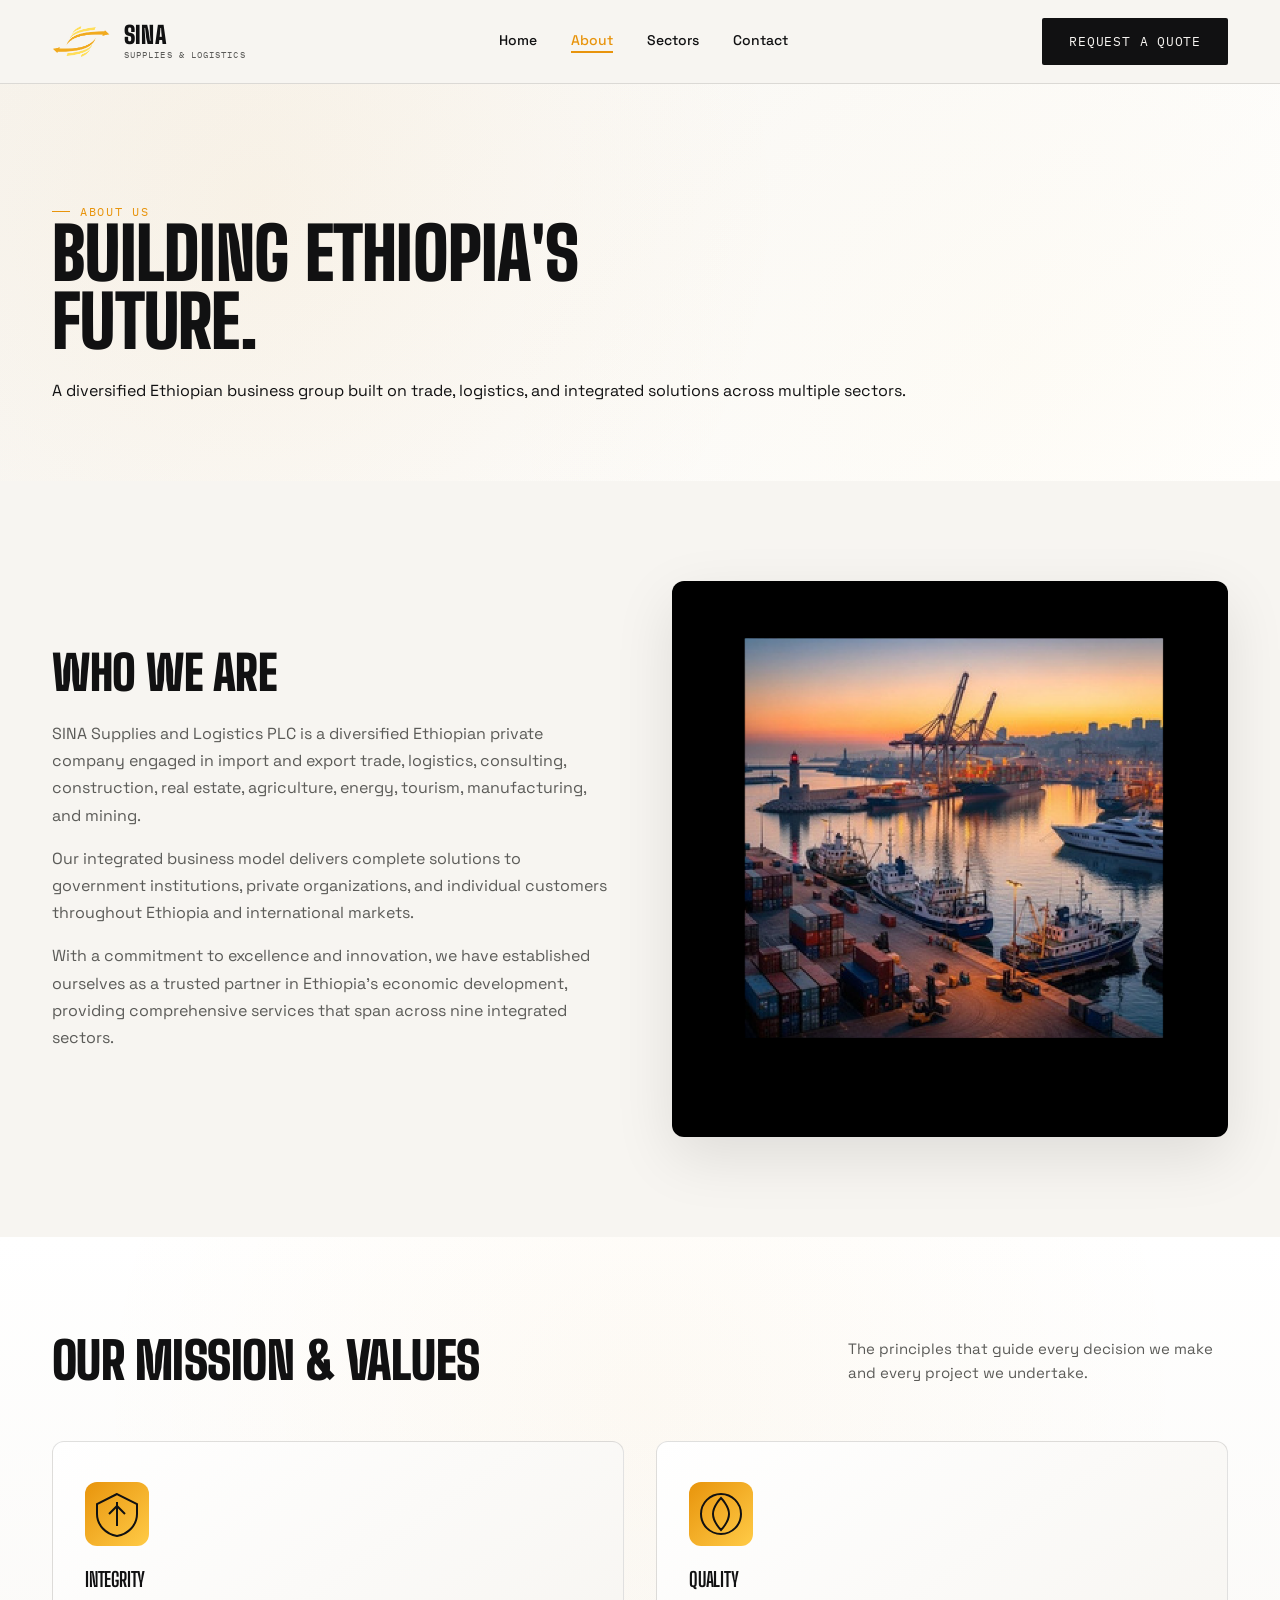
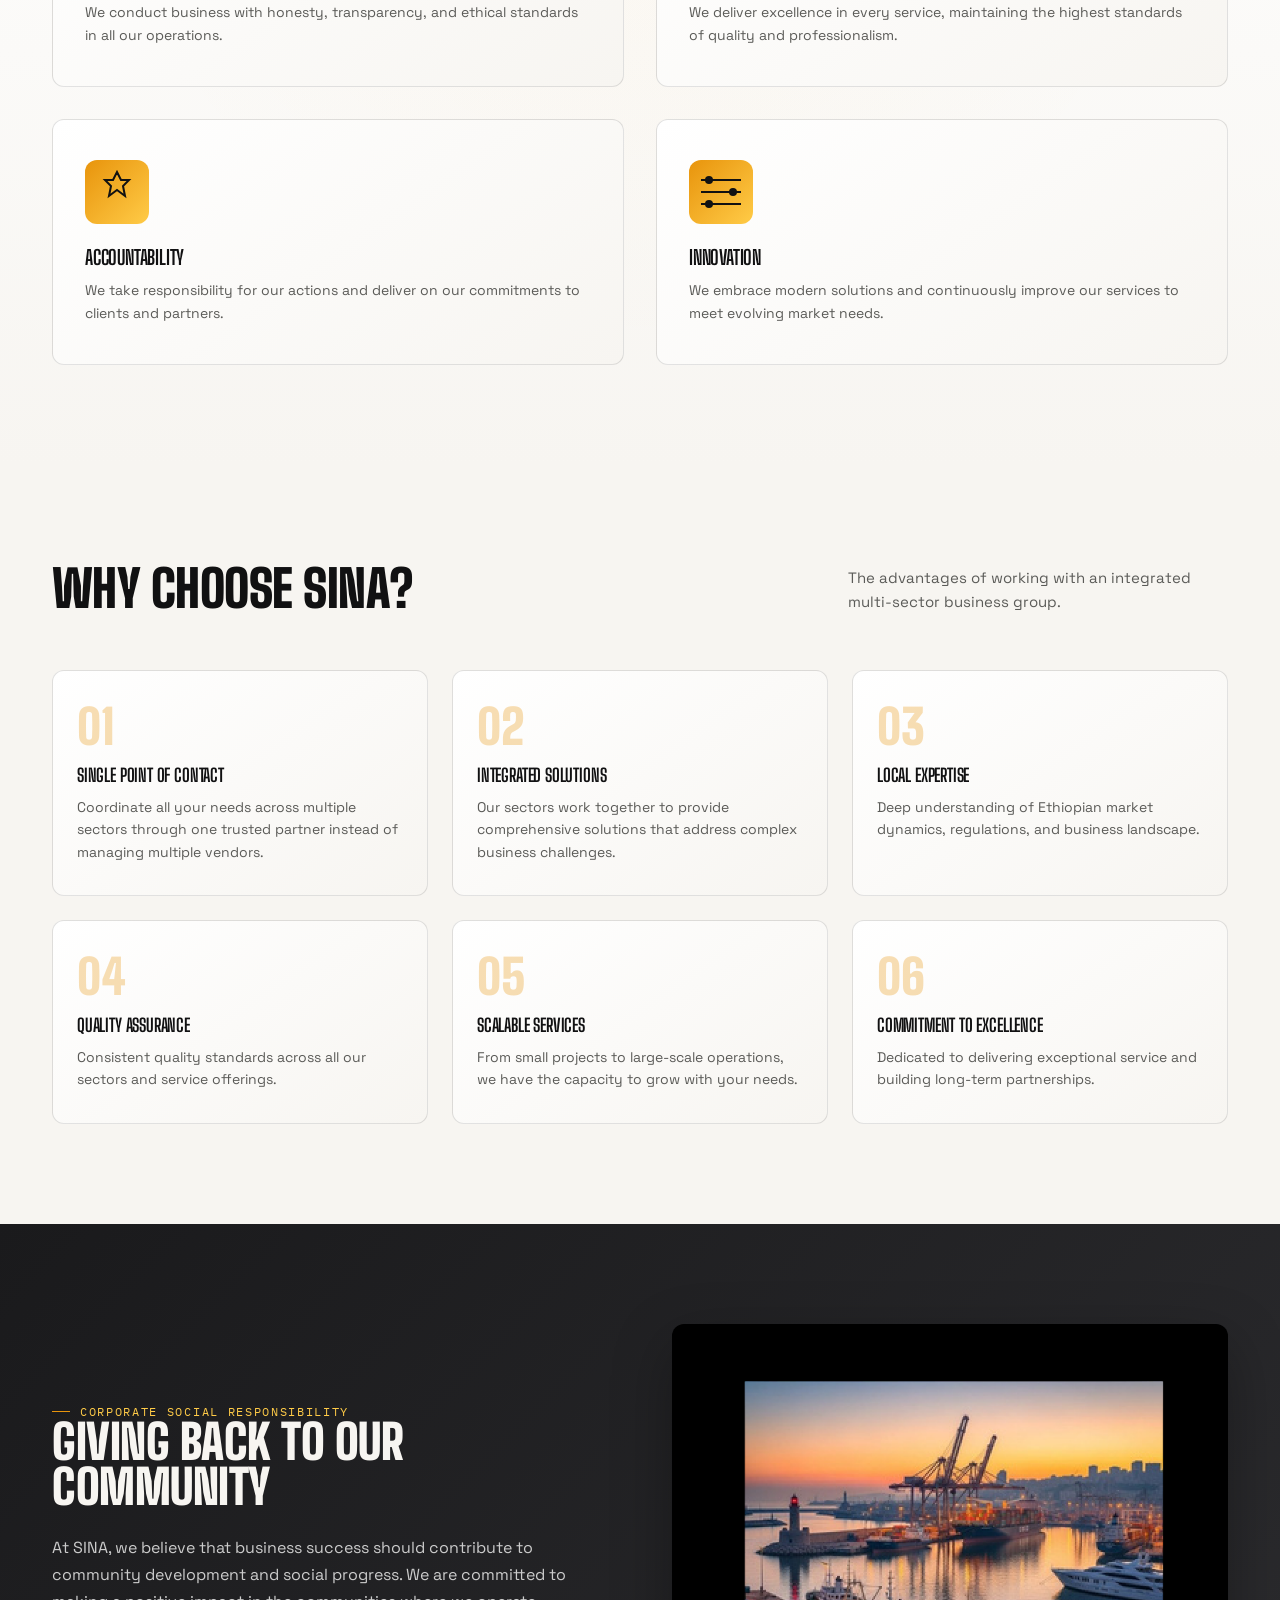
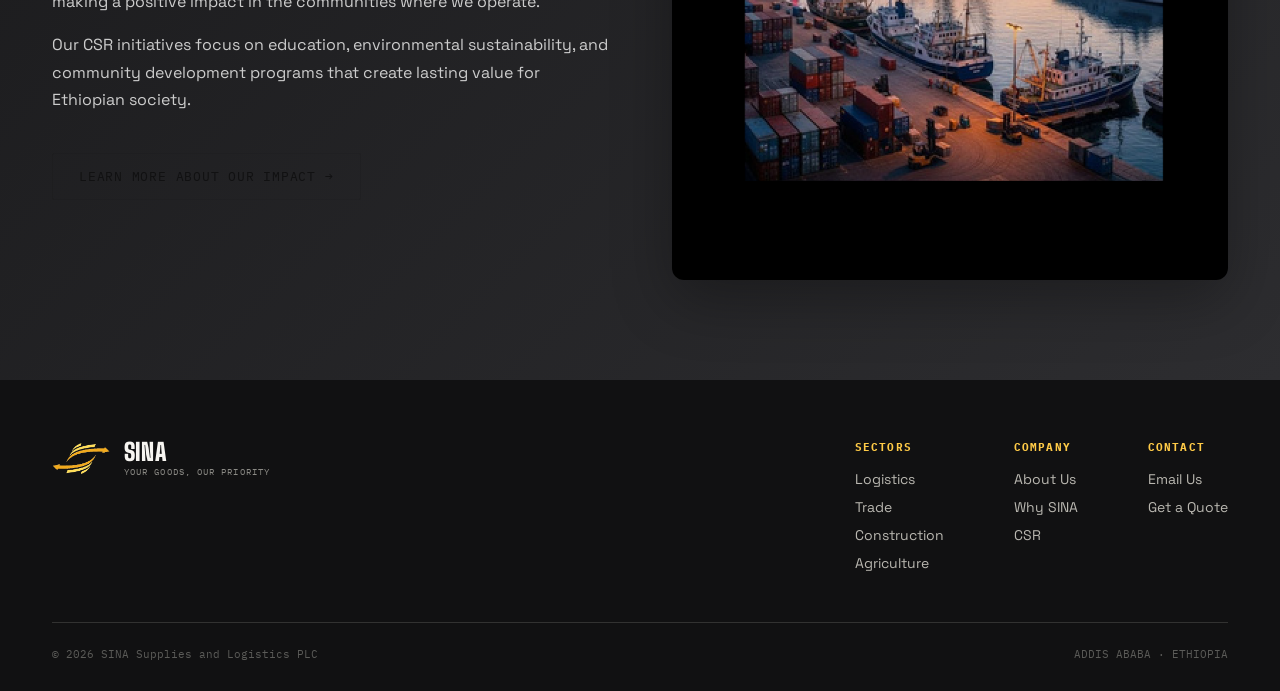
==== about.html @ b2425394 "Add About page with company profile, values, and CSR section" ====
<!DOCTYPE html>
<html lang="en">
<head>
<meta charset="UTF-8" />
<meta name="viewport" content="width=device-width, initial-scale=1.0" />
<title>About Us — SINA Supplies and Logistics</title>
<link rel="preconnect" href="https://fonts.googleapis.com">
<link rel="preconnect" href="https://fonts.gstatic.com" crossorigin>
<link href="https://fonts.googleapis.com/css2?family=Big+Shoulders+Display:wght@600;700;900&family=Space+Grotesk:wght@400;500;700&family=IBM+Plex+Mono:wght@400;500;600&display=swap" rel="stylesheet">
<link rel="stylesheet" href="css/base.css?v=4">
<link rel="stylesheet" href="css/layout.css?v=4">
<link rel="stylesheet" href="css/about.css?v=1">
</head>
<body>

<header>
  <nav>
    <a href="index.html" class="logo">
      <img class="logo-mark" src="assets/logo-icon.png" alt="SINA Supplies and Logistics" width="58" height="33">
      <div>
        <div class="logo-text">SINA</div>
        <div class="logo-sub">Supplies &amp; Logistics</div>
      </div>
    </a>

    <div class="nav-links" id="nav-links">
      <a href="index.html">Home</a>
      <a href="about.html" aria-current="page">About</a>
      <a href="sectors.html">Sectors</a>
      <a href="contact.html">Contact</a>
    </div>

    <div class="nav-cta">
      <a class="btn btn-primary" href="contact.html">Request a Quote</a>
      <button class="nav-toggle" id="nav-toggle" aria-label="Toggle menu" aria-expanded="false">
        <span></span><span></span><span></span>
      </button>
    </div>
  </nav>
</header>

<section class="page-hero">
  <div class="wrap">
    <div class="eyebrow reveal">About Us</div>
    <h1 class="reveal">Building Ethiopia's<br><span class="accent">future.</span></h1>
    <p class="lead reveal">A diversified Ethiopian business group built on trade, logistics, and integrated solutions across multiple sectors.</p>
  </div>
</section>

<section class="about-intro">
  <div class="wrap">
    <div class="intro-grid">
      <div class="intro-content reveal">
        <h2>Who We Are</h2>
        <p>SINA Supplies and Logistics PLC is a diversified Ethiopian private company engaged in import and export trade, logistics, consulting, construction, real estate, agriculture, energy, tourism, manufacturing, and mining.</p>
        <p>Our integrated business model delivers complete solutions to government institutions, private organizations, and individual customers throughout Ethiopia and international markets.</p>
        <p>With a commitment to excellence and innovation, we have established ourselves as a trusted partner in Ethiopia's economic development, providing comprehensive services that span across nine integrated sectors.</p>
      </div>
      <div class="intro-image reveal">
        <img src="assets/port-sunset.png" alt="SINA operations at port">
      </div>
    </div>
  </div>
</section>

<section class="mission-values">
  <div class="wrap">
    <div class="section-head reveal">
      <h2>Our Mission &amp; Values</h2>
      <p>The principles that guide every decision we make and every project we undertake.</p>
    </div>

    <div class="values-grid">
      <div class="value-card reveal">
        <div class="value-icon">
          <svg width="48" height="48" viewBox="0 0 48 48" fill="none" xmlns="http://www.w3.org/2000/svg">
            <path d="M24 4L4 14V24C4 35.05 12.84 44.21 24 46C35.16 44.21 44 35.05 44 24V14L24 4Z" stroke="currentColor" stroke-width="2" fill="none"/>
            <path d="M24 12L24 36" stroke="currentColor" stroke-width="2"/>
            <path d="M16 24L24 16L32 24" stroke="currentColor" stroke-width="2"/>
          </svg>
        </div>
        <h3>Integrity</h3>
        <p>We conduct business with honesty, transparency, and ethical standards in all our operations.</p>
      </div>

      <div class="value-card reveal">
        <div class="value-icon">
          <svg width="48" height="48" viewBox="0 0 48 48" fill="none" xmlns="http://www.w3.org/2000/svg">
            <circle cx="24" cy="24" r="20" stroke="currentColor" stroke-width="2" fill="none"/>
            <path d="M24 8C24 8 16 16 16 24C16 32 24 40 24 40C24 40 32 32 32 24C32 16 24 8 24 8Z" stroke="currentColor" stroke-width="2"/>
          </svg>
        </div>
        <h3>Quality</h3>
        <p>We deliver excellence in every service, maintaining the highest standards of quality and professionalism.</p>
      </div>

      <div class="value-card reveal">
        <div class="value-icon">
          <svg width="48" height="48" viewBox="0 0 48 48" fill="none" xmlns="http://www.w3.org/2000/svg">
            <path d="M24 4L28 12H36L30 18L32 28L24 22L16 28L18 18L12 12H20L24 4Z" stroke="currentColor" stroke-width="2" fill="none"/>
          </svg>
        </div>
        <h3>Accountability</h3>
        <p>We take responsibility for our actions and deliver on our commitments to clients and partners.</p>
      </div>

      <div class="value-card reveal">
        <div class="value-icon">
          <svg width="48" height="48" viewBox="0 0 48 48" fill="none" xmlns="http://www.w3.org/2000/svg">
            <path d="M4 24H44" stroke="currentColor" stroke-width="2"/>
            <path d="M4 12H44" stroke="currentColor" stroke-width="2"/>
            <path d="M4 36H44" stroke="currentColor" stroke-width="2"/>
            <circle cx="12" cy="12" r="4" fill="currentColor"/>
            <circle cx="36" cy="24" r="4" fill="currentColor"/>
            <circle cx="12" cy="36" r="4" fill="currentColor"/>
          </svg>
        </div>
        <h3>Innovation</h3>
        <p>We embrace modern solutions and continuously improve our services to meet evolving market needs.</p>
      </div>
    </div>
  </div>
</section>

<section class="why-sina" id="why">
  <div class="wrap">
    <div class="section-head reveal">
      <h2>Why Choose SINA?</h2>
      <p>The advantages of working with an integrated multi-sector business group.</p>
    </div>

    <div class="why-grid">
      <div class="why-item reveal">
        <div class="why-number">01</div>
        <h3>Single Point of Contact</h3>
        <p>Coordinate all your needs across multiple sectors through one trusted partner instead of managing multiple vendors.</p>
      </div>

      <div class="why-item reveal">
        <div class="why-number">02</div>
        <h3>Integrated Solutions</h3>
        <p>Our sectors work together to provide comprehensive solutions that address complex business challenges.</p>
      </div>

      <div class="why-item reveal">
        <div class="why-number">03</div>
        <h3>Local Expertise</h3>
        <p>Deep understanding of Ethiopian market dynamics, regulations, and business landscape.</p>
      </div>

      <div class="why-item reveal">
        <div class="why-number">04</div>
        <h3>Quality Assurance</h3>
        <p>Consistent quality standards across all our sectors and service offerings.</p>
      </div>

      <div class="why-item reveal">
        <div class="why-number">05</div>
        <h3>Scalable Services</h3>
        <p>From small projects to large-scale operations, we have the capacity to grow with your needs.</p>
      </div>

      <div class="why-item reveal">
        <div class="why-number">06</div>
        <h3>Commitment to Excellence</h3>
        <p>Dedicated to delivering exceptional service and building long-term partnerships.</p>
      </div>
    </div>
  </div>
</section>

<section class="csr" id="csr">
  <div class="wrap">
    <div class="csr-grid">
      <div class="csr-content reveal">
        <div class="eyebrow">Corporate Social Responsibility</div>
        <h2>Giving Back to Our Community</h2>
        <p>At SINA, we believe that business success should contribute to community development and social progress. We are committed to making a positive impact in the communities where we operate.</p>
        <p>Our CSR initiatives focus on education, environmental sustainability, and community development programs that create lasting value for Ethiopian society.</p>
        <a class="btn btn-ghost" href="contact.html">Learn More About Our Impact →</a>
      </div>
      <div class="csr-image reveal">
        <img src="assets/port-sunset.png" alt="Community engagement">
      </div>
    </div>
  </div>
</section>

<footer>
  <div class="wrap">
    <div class="foot-top">
      <a href="index.html" class="logo">
        <img class="logo-mark" src="assets/logo-icon.png" alt="SINA Supplies and Logistics" width="58" height="33">
        <div>
          <div class="logo-text" style="color:var(--paper);">SINA</div>
          <div class="logo-sub" style="color:#8b8a85;">Your Goods, Our Priority</div>
        </div>
      </a>
      <div class="foot-cols">
        <div class="foot-col">
          <h5>Sectors</h5>
          <a href="sectors.html">Logistics</a>
          <a href="sectors.html">Trade</a>
          <a href="sectors.html">Construction</a>
          <a href="sectors.html">Agriculture</a>
        </div>
        <div class="foot-col">
          <h5>Company</h5>
          <a href="about.html">About Us</a>
          <a href="about.html#why">Why SINA</a>
          <a href="about.html#csr">CSR</a>
        </div>
        <div class="foot-col">
          <h5>Contact</h5>
          <a href="mailto:sinasupplies@outlook.com">Email Us</a>
          <a href="contact.html">Get a Quote</a>
        </div>
      </div>
    </div>
    <div class="foot-bottom">
      <span>© 2026 SINA Supplies and Logistics PLC</span>
      <span>ADDIS ABABA · ETHIOPIA</span>
    </div>
  </div>
</footer>

<script src="js/main.js"></script>
<script src="js/about.js"></script>
</body>
</html>
---- css/base.css ----
:root{
  --ink:#111112;
  --ink-soft:#1c1c1e;
  --paper:#F7F5F1;
  --paper-dim:#EFECE5;
  --amber:#E8940C;
  --gold:#FFCB47;
  --rust:#B96E00;
  --slate:#5B5B58;
  --line: rgba(17,17,18,0.12);
  --line-dark: rgba(247,245,241,0.14);
  --display: 'Big Shoulders Display', sans-serif;
  --body: 'Space Grotesk', sans-serif;
  --mono: 'IBM Plex Mono', monospace;
  --maxw: 1240px;
}

*{ box-sizing:border-box; margin:0; padding:0; }
html{ scroll-behavior:smooth; }
body{
  background:var(--paper);
  color:var(--ink);
  font-family:var(--body);
  -webkit-font-smoothing:antialiased;
}
a{ color:inherit; text-decoration:none; }
img{ max-width:100%; display:block; }
.wrap{ max-width:var(--maxw); margin:0 auto; padding:0 32px; }

h1,h2,h3{ font-family:var(--display); font-weight:900; letter-spacing:-0.01em; line-height:0.95; text-transform:uppercase; }

.eyebrow{
  font-family:var(--mono);
  font-size:12px;
  letter-spacing:0.14em;
  text-transform:uppercase;
  color:var(--amber);
  display:flex;
  align-items:center;
  gap:10px;
}
.eyebrow::before{
  content:"";
  width:18px; height:1px;
  background:var(--amber);
  display:inline-block;
}

.btn{
  font-family:var(--mono);
  font-size:13px;
  letter-spacing:0.06em;
  text-transform:uppercase;
  padding:14px 26px;
  border-radius:2px;
  display:inline-flex;
  align-items:center;
  gap:10px;
  transition:all .2s ease;
  cursor:pointer;
  border:1px solid transparent;
}
.btn-primary{ background:var(--ink); color:var(--paper); }
.btn-primary:hover{ background:var(--amber); color:var(--ink); }
.btn-ghost{ border-color:var(--line); color:var(--ink); }
.btn-ghost:hover{ border-color:var(--ink); }
.btn-ghost-dark{ border-color:var(--line-dark); color:var(--paper); }
.btn-ghost-dark:hover{ border-color:var(--gold); color:var(--gold); }

section{ padding:110px 0; }
.section-head{
  display:flex; justify-content:space-between; align-items:flex-end;
  margin-bottom:56px; gap:40px; flex-wrap:wrap;
}
.section-head h2{ font-size:clamp(32px,4vw,52px); }
.section-head p{ color:var(--slate); max-width:380px; font-size:15px; line-height:1.6; }

.reveal{ opacity:0; transform:translateY(18px); transition:opacity .6s ease, transform .6s ease; }
.reveal.in{ opacity:1; transform:translateY(0); }

@media (prefers-reduced-motion:reduce){
  .reveal{ opacity:1; transform:none; transition:none; }
}
---- css/layout.css ----
/* ===== HEADER / NAV ===== */
header{
  position:sticky; top:0; z-index:100;
  background:rgba(247,245,241,0.92);
  backdrop-filter:blur(8px);
  border-bottom:1px solid var(--line);
}
nav{
  max-width:var(--maxw); margin:0 auto; padding:18px 32px;
  display:flex; align-items:center; justify-content:space-between;
}
.logo{ display:flex; align-items:center; gap:14px; }
.logo-mark{ width:58px; height:auto; flex-shrink:0; }
.logo-text{ font-family:var(--display); font-weight:900; font-size:24px; line-height:1; letter-spacing:0.01em; }
.logo-sub{ font-family:var(--mono); font-size:9px; letter-spacing:0.12em; color:var(--slate); text-transform:uppercase; margin-top:2px; }

.nav-links{ display:flex; gap:34px; font-size:14px; font-weight:500; }
.nav-links a{ position:relative; padding-bottom:4px; }
.nav-links a::after{
  content:""; position:absolute; left:0; bottom:0; width:0; height:1.5px; background:var(--amber);
  transition:width .25s ease;
}
.nav-links a:hover::after,
.nav-links a[aria-current="page"]::after{ width:100%; }
.nav-links a[aria-current="page"]{ color:var(--amber); }

.nav-cta{ display:flex; align-items:center; gap:20px; }

.nav-toggle{
  display:none;
  background:none; border:none; cursor:pointer;
  width:34px; height:34px; flex-direction:column; justify-content:center; gap:5px;
}
.nav-toggle span{ height:2px; background:var(--ink); border-radius:2px; }

@media(max-width:900px){
  .nav-links{
    position:fixed; top:71px; left:0; right:0; bottom:0;
    background:var(--paper);
    flex-direction:column; gap:0;
    transform:translateX(100%);
    transition:transform .3s ease;
    padding:20px 32px;
    overflow-y:auto;
  }
  .nav-links.open{ transform:translateX(0); }
  .nav-links a{ padding:18px 0; border-bottom:1px solid var(--line); font-size:18px; }
  .nav-toggle{ display:flex; }
  .nav-cta .btn-primary{ padding:10px 16px; font-size:11px; }
}

/* ===== FOOTER ===== */
footer{ background:var(--ink); color:var(--paper); padding:60px 0 30px; }
.foot-top{
  display:flex; justify-content:space-between; align-items:flex-start;
  padding-bottom:40px; border-bottom:1px solid var(--line-dark);
  flex-wrap:wrap; gap:30px;
}
.foot-cols{ display:flex; gap:70px; flex-wrap:wrap; }
.foot-col h5{
  font-family:var(--mono); font-size:11px; letter-spacing:0.1em; text-transform:uppercase; color:var(--gold); margin-bottom:16px;
}
.foot-col a{ display:block; font-size:14px; color:#B9B7B0; margin-bottom:10px; }
.foot-col a:hover{ color:var(--paper); }
.foot-bottom{
  display:flex; justify-content:space-between; padding-top:24px; font-family:var(--mono); font-size:11px; color:var(--slate);
  flex-wrap:wrap; gap:10px;
}
---- css/about.css ----
/* ===== ABOUT PAGE STYLES ===== */

.page-hero{
  padding:120px 0 80px;
  background: linear-gradient(135deg, var(--paper) 0%, #ffffff 100%);
  position: relative;
  overflow: hidden;
}

.page-hero::before {
  content: '';
  position: absolute;
  top: 0;
  left: 0;
  right: 0;
  bottom: 0;
  background: 
    radial-gradient(circle at 20% 30%, rgba(232, 148, 12, 0.06) 0%, transparent 50%),
    radial-gradient(circle at 80% 70%, rgba(255, 203, 71, 0.04) 0%, transparent 50%);
  pointer-events: none;
}

.page-hero h1{
  font-size:clamp(48px,6vw,72px);
  margin-bottom:24px;
}

.about-intro{
  padding:100px 0;
  background:var(--paper);
}

.intro-grid{
  display:grid;
  grid-template-columns:1fr 1fr;
  gap:64px;
  align-items:center;
}

.intro-content h2{
  font-size:clamp(32px,4vw,48px);
  margin-bottom:24px;
  color:var(--ink);
}

.intro-content p{
  font-size:16px;
  line-height:1.7;
  color:var(--slate);
  margin-bottom:16px;
}

.intro-image img{
  border-radius:12px;
  box-shadow:0 20px 60px rgba(0,0,0,0.1);
  transition:transform 0.4s ease;
}

.intro-image:hover img{
  transform:scale(1.02);
}

.mission-values{
  padding:100px 0;
  background: linear-gradient(180deg, #ffffff 0%, var(--paper) 100%);
  position: relative;
  overflow: hidden;
}

.mission-values::before {
  content: '';
  position: absolute;
  top: 0;
  left: 0;
  right: 0;
  bottom: 0;
  background: 
    radial-gradient(circle at 50% 20%, rgba(232, 148, 12, 0.04) 0%, transparent 60%);
  pointer-events: none;
}

.values-grid{
  display:grid;
  grid-template-columns:repeat(2, 1fr);
  gap:32px;
  margin-top:48px;
  position: relative;
  z-index: 1;
}

.value-card{
  background: linear-gradient(145deg, #ffffff 0%, var(--paper) 100%);
  border:1px solid var(--line);
  border-radius:12px;
  padding:40px 32px;
  transition:all .4s cubic-bezier(0.175, 0.885, 0.32, 1.275);
  position: relative;
  overflow: hidden;
}

.value-card::before {
  content: '';
  position: absolute;
  top: 0;
  left: 0;
  right: 0;
  height: 3px;
  background: linear-gradient(90deg, var(--amber), var(--gold));
  transform: scaleX(0);
  transform-origin: left;
  transition: transform 0.4s ease;
}

.value-card::after {
  content: '';
  position: absolute;
  top: -50%;
  left: -50%;
  width: 200%;
  height: 200%;
  background: radial-gradient(circle, rgba(232, 148, 12, 0.08) 0%, transparent 60%);
  opacity: 0;
  transition: opacity 0.4s ease;
  pointer-events: none;
}

.value-card:hover{
  transform: translateY(-8px);
  box-shadow:0 15px 40px rgba(0,0,0,0.08);
}

.value-card:hover::before{
  transform: scaleX(1);
}

.value-card:hover::after{
  opacity: 1;
}

.value-icon{
  width:64px;
  height:64px;
  background: linear-gradient(135deg, var(--amber), var(--gold));
  border-radius:12px;
  display:flex;
  align-items:center;
  justify-content:center;
  margin-bottom:24px;
  color:var(--ink);
  transition:transform 0.3s ease;
}

.value-card:hover .value-icon{
  transform: scale(1.1) rotate(5deg);
}

.value-card h3{
  font-size:20px;
  font-weight:700;
  margin-bottom:12px;
  color:var(--ink);
}

.value-card p{
  font-size:14px;
  line-height:1.6;
  color:var(--slate);
}

.why-sina{
  padding:100px 0;
  background:var(--paper);
}

.why-grid{
  display:grid;
  grid-template-columns:repeat(3, 1fr);
  gap:24px;
  margin-top:48px;
}

.why-item{
  background: linear-gradient(145deg, #ffffff 0%, var(--paper) 100%);
  border:1px solid var(--line);
  border-radius:12px;
  padding:32px 24px;
  transition:all .4s cubic-bezier(0.175, 0.885, 0.32, 1.275);
  position: relative;
  overflow: hidden;
}

.why-item::before {
  content: '';
  position: absolute;
  top: 0;
  left: 0;
  right: 0;
  height: 3px;
  background: linear-gradient(90deg, var(--amber), var(--gold));
  transform: scaleX(0);
  transform-origin: left;
  transition: transform 0.4s ease;
}

.why-item:hover{
  transform: translateY(-6px);
  box-shadow:0 12px 32px rgba(0,0,0,0.06);
}

.why-item:hover::before{
  transform: scaleX(1);
}

.why-number{
  font-family:var(--display);
  font-size:48px;
  font-weight:900;
  color:var(--amber);
  line-height:1;
  margin-bottom:16px;
  opacity:0.3;
  transition:opacity 0.3s ease;
}

.why-item:hover .why-number{
  opacity:0.6;
}

.why-item h3{
  font-size:18px;
  font-weight:700;
  margin-bottom:12px;
  color:var(--ink);
}

.why-item p{
  font-size:14px;
  line-height:1.6;
  color:var(--slate);
}

.csr{
  padding:100px 0;
  background: linear-gradient(135deg, #1a1a1c 0%, #2d2d30 100%);
  color:var(--paper);
}

.csr-grid{
  display:grid;
  grid-template-columns:1fr 1fr;
  gap:64px;
  align-items:center;
}

.csr-content .eyebrow{
  color:var(--gold);
}

.csr-content h2{
  color:var(--paper);
  font-size:clamp(32px,4vw,48px);
  margin-bottom:24px;
}

.csr-content p{
  font-size:16px;
  line-height:1.7;
  color:#cccccc;
  margin-bottom:16px;
}

.csr-content .btn{
  margin-top:24px;
}

.csr-image img{
  border-radius:12px;
  box-shadow:0 20px 60px rgba(0,0,0,0.3);
}

/* Staggered animations */
.value-card:nth-child(1) { transition-delay: 0ms; }
.value-card:nth-child(2) { transition-delay: 100ms; }
.value-card:nth-child(3) { transition-delay: 200ms; }
.value-card:nth-child(4) { transition-delay: 300ms; }

.why-item:nth-child(1) { transition-delay: 0ms; }
.why-item:nth-child(2) { transition-delay: 75ms; }
.why-item:nth-child(3) { transition-delay: 150ms; }
.why-item:nth-child(4) { transition-delay: 225ms; }
.why-item:nth-child(5) { transition-delay: 300ms; }
.why-item:nth-child(6) { transition-delay: 375ms; }

@media(max-width:900px){
  .intro-grid,
  .csr-grid{
    grid-template-columns:1fr;
    gap:40px;
  }
  
  .values-grid{
    grid-template-columns:1fr;
  }
  
  .why-grid{
    grid-template-columns:1fr 1fr;
  }
  
  .why-item:nth-child(3) { transition-delay: 0ms; }
  .why-item:nth-child(4) { transition-delay: 75ms; }
  .why-item:nth-child(5) { transition-delay: 150ms; }
  .why-item:nth-child(6) { transition-delay: 225ms; }
}

@media(max-width:600px){
  .why-grid{
    grid-template-columns:1fr;
  }
  
  .why-item:nth-child(2) { transition-delay: 0ms; }
  .why-item:nth-child(3) { transition-delay: 75ms; }
  .why-item:nth-child(4) { transition-delay: 150ms; }
  .why-item:nth-child(5) { transition-delay: 225ms; }
  .why-item:nth-child(6) { transition-delay: 300ms; }
}
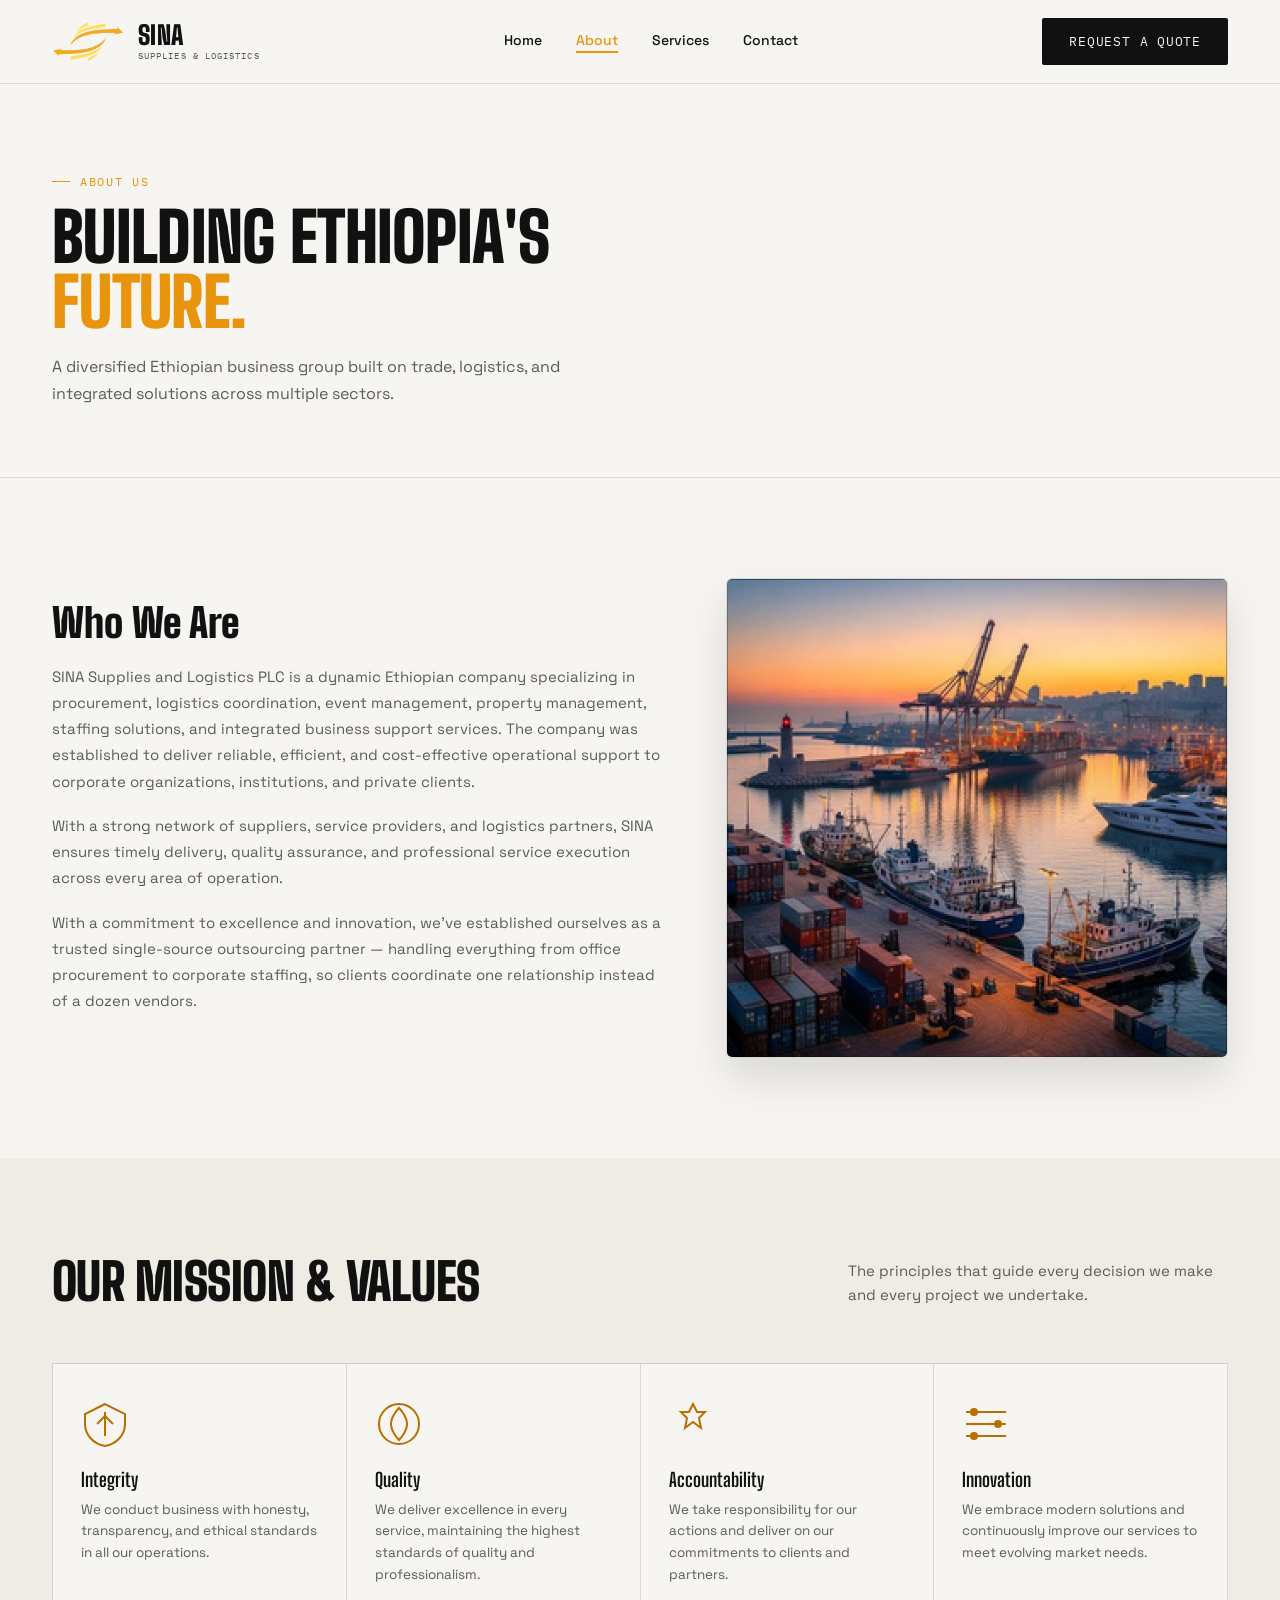
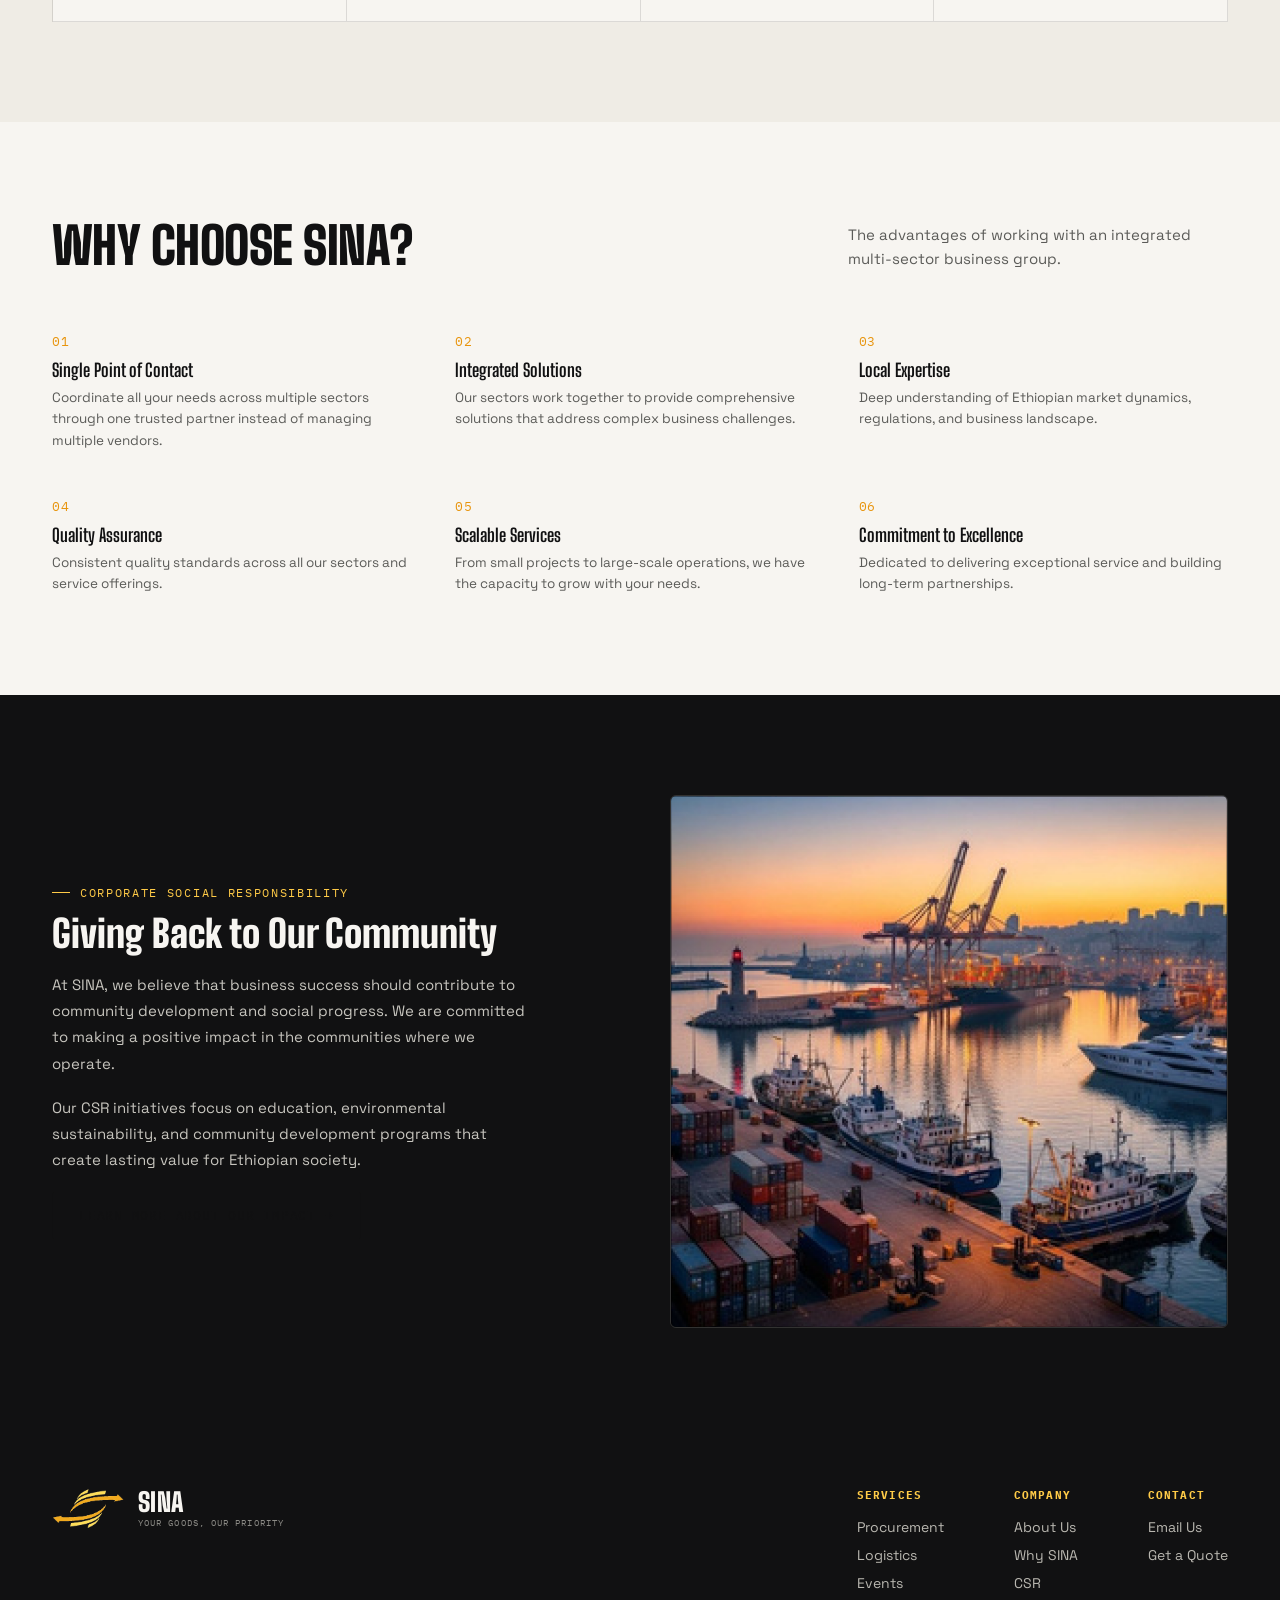
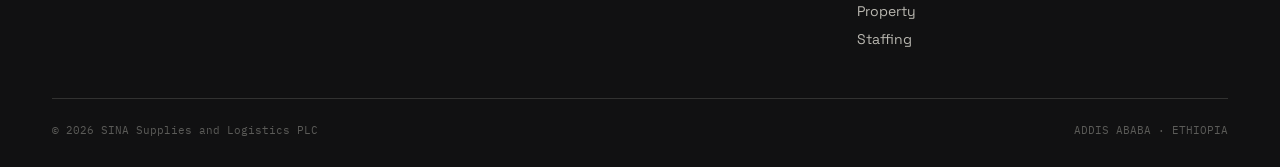
==== commit 6be8048f: "add location space" ====
--- a/about.html
+++ b/about.html
@@ -7,9 +7,9 @@
 <link rel="preconnect" href="https://fonts.googleapis.com">
 <link rel="preconnect" href="https://fonts.gstatic.com" crossorigin>
 <link href="https://fonts.googleapis.com/css2?family=Big+Shoulders+Display:wght@600;700;900&family=Space+Grotesk:wght@400;500;700&family=IBM+Plex+Mono:wght@400;500;600&display=swap" rel="stylesheet">
-<link rel="stylesheet" href="css/base.css?v=4">
-<link rel="stylesheet" href="css/layout.css?v=4">
-<link rel="stylesheet" href="css/about.css?v=1">
+<link rel="stylesheet" href="css/base.css?v=7">
+<link rel="stylesheet" href="css/layout.css?v=7">
+<link rel="stylesheet" href="css/about.css?v=9">
 </head>
 <body>
 
@@ -26,7 +26,7 @@
     <div class="nav-links" id="nav-links">
       <a href="index.html">Home</a>
       <a href="about.html" aria-current="page">About</a>
-      <a href="sectors.html">Sectors</a>
+      <a href="sectors.html">Services</a>
       <a href="contact.html">Contact</a>
     </div>
 
@@ -52,9 +52,9 @@
     <div class="intro-grid">
       <div class="intro-content reveal">
         <h2>Who We Are</h2>
-        <p>SINA Supplies and Logistics PLC is a diversified Ethiopian private company engaged in import and export trade, logistics, consulting, construction, real estate, agriculture, energy, tourism, manufacturing, and mining.</p>
-        <p>Our integrated business model delivers complete solutions to government institutions, private organizations, and individual customers throughout Ethiopia and international markets.</p>
-        <p>With a commitment to excellence and innovation, we have established ourselves as a trusted partner in Ethiopia's economic development, providing comprehensive services that span across nine integrated sectors.</p>
+        <p>SINA Supplies and Logistics PLC is a dynamic Ethiopian company specializing in procurement, logistics coordination, event management, property management, staffing solutions, and integrated business support services. The company was established to deliver reliable, efficient, and cost-effective operational support to corporate organizations, institutions, and private clients.</p>
+        <p>With a strong network of suppliers, service providers, and logistics partners, SINA ensures timely delivery, quality assurance, and professional service execution across every area of operation.</p>
+        <p>With a commitment to excellence and innovation, we've established ourselves as a trusted single-source outsourcing partner — handling everything from office procurement to corporate staffing, so clients coordinate one relationship instead of a dozen vendors.</p>
       </div>
       <div class="intro-image reveal">
         <img src="assets/port-sunset.png" alt="SINA operations at port">
@@ -198,11 +198,12 @@
       </a>
       <div class="foot-cols">
         <div class="foot-col">
-          <h5>Sectors</h5>
-          <a href="sectors.html">Logistics</a>
-          <a href="sectors.html">Trade</a>
-          <a href="sectors.html">Construction</a>
-          <a href="sectors.html">Agriculture</a>
+          <h5>Services</h5>
+          <a href="sectors.html#procurement">Procurement</a>
+          <a href="sectors.html#logistics">Logistics</a>
+          <a href="sectors.html#events">Events</a>
+          <a href="sectors.html#property">Property</a>
+          <a href="sectors.html#staffing">Staffing</a>
         </div>
         <div class="foot-col">
           <h5>Company</h5>
--- a/css/layout.css
+++ b/css/layout.css
@@ -10,8 +10,8 @@
   display:flex; align-items:center; justify-content:space-between;
 }
 .logo{ display:flex; align-items:center; gap:14px; }
-.logo-mark{ width:58px; height:auto; flex-shrink:0; }
-.logo-text{ font-family:var(--display); font-weight:900; font-size:24px; line-height:1; letter-spacing:0.01em; }
+.logo-mark{ width:72px; height:auto; flex-shrink:0; }
+.logo-text{ font-family:var(--display); font-weight:900; font-size:26px; line-height:1; letter-spacing:0.01em; }
 .logo-sub{ font-family:var(--mono); font-size:9px; letter-spacing:0.12em; color:var(--slate); text-transform:uppercase; margin-top:2px; }
 
 .nav-links{ display:flex; gap:34px; font-size:14px; font-weight:500; }
@@ -66,3 +66,21 @@
   display:flex; justify-content:space-between; padding-top:24px; font-family:var(--mono); font-size:11px; color:var(--slate);
   flex-wrap:wrap; gap:10px;
 }
+
+/* ===== PAGE HERO — shared by inner pages (About, Sectors, Contact) ===== */
+.page-hero{
+  padding:90px 0 70px;
+  border-bottom:1px solid var(--line);
+}
+.page-hero h1{
+  font-size:clamp(38px, 5.4vw, 68px);
+  margin:16px 0 20px;
+}
+.page-hero h1 .accent,
+h1 .accent{ color:var(--amber); }
+.page-hero .lead{
+  font-size:16px;
+  color:var(--slate);
+  max-width:560px;
+  line-height:1.65;
+}
--- a/css/about.css
+++ b/css/about.css
@@ -1,325 +1,130 @@
-/* ===== ABOUT PAGE STYLES ===== */
+/* ===== ABOUT INTRO ===== */
+.about-intro{ padding:100px 0; }
+.intro-grid{
+  display:grid;
+  grid-template-columns:1.1fr 0.9fr;
+  gap:60px;
+  align-items:center;
+}
+.intro-content h2{
+  font-size:clamp(28px,3.2vw,40px);
+  text-transform:none;
+  letter-spacing:0;
+  margin-bottom:22px;
+}
+.intro-content p{
+  font-size:15px;
+  color:var(--slate);
+  line-height:1.75;
+  margin-bottom:18px;
+}
+.intro-image{
+  border-radius:6px;
+  overflow:hidden;
+  border:1px solid var(--line);
+  box-shadow:0 20px 44px rgba(0,0,0,0.12);
+}
+.intro-image img{ width:100%; height:100%; object-fit:cover; display:block; }
 
-.page-hero{
-  padding:120px 0 80px;
-  background: linear-gradient(135deg, var(--paper) 0%, #ffffff 100%);
-  position: relative;
-  overflow: hidden;
+@media(max-width:900px){
+  .intro-grid{ grid-template-columns:1fr; gap:34px; }
 }
 
-.page-hero::before {
-  content: '';
-  position: absolute;
-  top: 0;
-  left: 0;
-  right: 0;
-  bottom: 0;
-  background: 
-    radial-gradient(circle at 20% 30%, rgba(232, 148, 12, 0.06) 0%, transparent 50%),
-    radial-gradient(circle at 80% 70%, rgba(255, 203, 71, 0.04) 0%, transparent 50%);
-  pointer-events: none;
-}
-
-.page-hero h1{
-  font-size:clamp(48px,6vw,72px);
-  margin-bottom:24px;
-}
-
-.about-intro{
-  padding:100px 0;
-  background:var(--paper);
-}
-
-.intro-grid{
-  display:grid;
-  grid-template-columns:1fr 1fr;
-  gap:64px;
-  align-items:center;
-}
-
-.intro-content h2{
-  font-size:clamp(32px,4vw,48px);
-  margin-bottom:24px;
-  color:var(--ink);
-}
-
-.intro-content p{
-  font-size:16px;
-  line-height:1.7;
-  color:var(--slate);
-  margin-bottom:16px;
-}
-
-.intro-image img{
-  border-radius:12px;
-  box-shadow:0 20px 60px rgba(0,0,0,0.1);
-  transition:transform 0.4s ease;
-}
-
-.intro-image:hover img{
-  transform:scale(1.02);
-}
-
-.mission-values{
-  padding:100px 0;
-  background: linear-gradient(180deg, #ffffff 0%, var(--paper) 100%);
-  position: relative;
-  overflow: hidden;
-}
-
-.mission-values::before {
-  content: '';
-  position: absolute;
-  top: 0;
-  left: 0;
-  right: 0;
-  bottom: 0;
-  background: 
-    radial-gradient(circle at 50% 20%, rgba(232, 148, 12, 0.04) 0%, transparent 60%);
-  pointer-events: none;
-}
-
+/* ===== MISSION & VALUES ===== */
+.mission-values{ padding:100px 0; background:var(--paper-dim); }
 .values-grid{
   display:grid;
-  grid-template-columns:repeat(2, 1fr);
-  gap:32px;
-  margin-top:48px;
-  position: relative;
-  z-index: 1;
+  grid-template-columns:repeat(4, 1fr);
+  border-top:1px solid var(--line);
+  border-left:1px solid var(--line);
 }
+.value-card{
+  background:var(--paper);
+  border-right:1px solid var(--line);
+  border-bottom:1px solid var(--line);
+  padding:36px 28px;
+  transition:background .25s ease;
+}
+.value-card:hover{ background:var(--paper-dim); }
+.value-icon{
+  color:var(--rust);
+  margin-bottom:18px;
+  transition:color .25s ease;
+}
+.value-card:hover .value-icon{ color:var(--amber); }
+.value-card h3{
+  font-size:19px;
+  text-transform:none;
+  letter-spacing:0;
+  font-weight:700;
+  margin-bottom:10px;
+}
+.value-card p{
+  font-size:13.5px;
+  color:var(--slate);
+  line-height:1.6;
+}
+@media(max-width:900px){ .values-grid{ grid-template-columns:1fr 1fr; } }
+@media(max-width:560px){ .values-grid{ grid-template-columns:1fr; } }
 
-.value-card{
-  background: linear-gradient(145deg, #ffffff 0%, var(--paper) 100%);
-  border:1px solid var(--line);
-  border-radius:12px;
-  padding:40px 32px;
-  transition:all .4s cubic-bezier(0.175, 0.885, 0.32, 1.275);
-  position: relative;
-  overflow: hidden;
-}
-
-.value-card::before {
-  content: '';
-  position: absolute;
-  top: 0;
-  left: 0;
-  right: 0;
-  height: 3px;
-  background: linear-gradient(90deg, var(--amber), var(--gold));
-  transform: scaleX(0);
-  transform-origin: left;
-  transition: transform 0.4s ease;
-}
-
-.value-card::after {
-  content: '';
-  position: absolute;
-  top: -50%;
-  left: -50%;
-  width: 200%;
-  height: 200%;
-  background: radial-gradient(circle, rgba(232, 148, 12, 0.08) 0%, transparent 60%);
-  opacity: 0;
-  transition: opacity 0.4s ease;
-  pointer-events: none;
-}
-
-.value-card:hover{
-  transform: translateY(-8px);
-  box-shadow:0 15px 40px rgba(0,0,0,0.08);
-}
-
-.value-card:hover::before{
-  transform: scaleX(1);
-}
-
-.value-card:hover::after{
-  opacity: 1;
-}
-
-.value-icon{
-  width:64px;
-  height:64px;
-  background: linear-gradient(135deg, var(--amber), var(--gold));
-  border-radius:12px;
-  display:flex;
-  align-items:center;
-  justify-content:center;
-  margin-bottom:24px;
-  color:var(--ink);
-  transition:transform 0.3s ease;
-}
-
-.value-card:hover .value-icon{
-  transform: scale(1.1) rotate(5deg);
-}
-
-.value-card h3{
-  font-size:20px;
-  font-weight:700;
-  margin-bottom:12px;
-  color:var(--ink);
-}
-
-.value-card p{
-  font-size:14px;
-  line-height:1.6;
-  color:var(--slate);
-}
-
-.why-sina{
-  padding:100px 0;
-  background:var(--paper);
-}
-
+/* ===== WHY SINA ===== */
+.why-sina{ padding:100px 0; scroll-margin-top:90px; }
 .why-grid{
   display:grid;
   grid-template-columns:repeat(3, 1fr);
-  gap:24px;
-  margin-top:48px;
+  gap:40px 34px;
 }
-
-.why-item{
-  background: linear-gradient(145deg, #ffffff 0%, var(--paper) 100%);
-  border:1px solid var(--line);
-  border-radius:12px;
-  padding:32px 24px;
-  transition:all .4s cubic-bezier(0.175, 0.885, 0.32, 1.275);
-  position: relative;
-  overflow: hidden;
+.why-item{ position:relative; padding-top:6px; }
+.why-number{
+  font-family:var(--mono);
+  font-size:13px;
+  color:var(--amber);
+  letter-spacing:0.06em;
+  margin-bottom:12px;
 }
-
-.why-item::before {
-  content: '';
-  position: absolute;
-  top: 0;
-  left: 0;
-  right: 0;
-  height: 3px;
-  background: linear-gradient(90deg, var(--amber), var(--gold));
-  transform: scaleX(0);
-  transform-origin: left;
-  transition: transform 0.4s ease;
-}
-
-.why-item:hover{
-  transform: translateY(-6px);
-  box-shadow:0 12px 32px rgba(0,0,0,0.06);
-}
-
-.why-item:hover::before{
-  transform: scaleX(1);
-}
-
-.why-number{
-  font-family:var(--display);
-  font-size:48px;
-  font-weight:900;
-  color:var(--amber);
-  line-height:1;
-  margin-bottom:16px;
-  opacity:0.3;
-  transition:opacity 0.3s ease;
-}
-
-.why-item:hover .why-number{
-  opacity:0.6;
-}
-
 .why-item h3{
   font-size:18px;
+  text-transform:none;
+  letter-spacing:0;
   font-weight:700;
-  margin-bottom:12px;
-  color:var(--ink);
+  margin-bottom:8px;
 }
+.why-item p{
+  font-size:13.5px;
+  color:var(--slate);
+  line-height:1.6;
+}
+@media(max-width:900px){ .why-grid{ grid-template-columns:1fr 1fr; } }
+@media(max-width:560px){ .why-grid{ grid-template-columns:1fr; } }
 
-.why-item p{
-  font-size:14px;
-  line-height:1.6;
-  color:var(--slate);
-}
-
-.csr{
-  padding:100px 0;
-  background: linear-gradient(135deg, #1a1a1c 0%, #2d2d30 100%);
-  color:var(--paper);
-}
-
+/* ===== CSR ===== */
+.csr{ padding:100px 0; background:var(--ink); color:var(--paper); scroll-margin-top:90px; }
+.csr .eyebrow{ color:var(--gold); }
+.csr .eyebrow::before{ background:var(--gold); }
 .csr-grid{
   display:grid;
   grid-template-columns:1fr 1fr;
-  gap:64px;
+  gap:60px;
   align-items:center;
 }
+.csr-content h2{
+  font-size:clamp(26px,3vw,38px);
+  text-transform:none;
+  letter-spacing:0;
+  margin:16px 0 20px;
+}
+.csr-content p{
+  color:#C7C5BE;
+  font-size:15px;
+  line-height:1.75;
+  margin-bottom:18px;
+  max-width:480px;
+}
+.csr-image{
+  border-radius:6px;
+  overflow:hidden;
+  border:1px solid var(--line-dark);
+}
+.csr-image img{ width:100%; height:100%; object-fit:cover; display:block; }
 
-.csr-content .eyebrow{
-  color:var(--gold);
-}
-
-.csr-content h2{
-  color:var(--paper);
-  font-size:clamp(32px,4vw,48px);
-  margin-bottom:24px;
-}
-
-.csr-content p{
-  font-size:16px;
-  line-height:1.7;
-  color:#cccccc;
-  margin-bottom:16px;
-}
-
-.csr-content .btn{
-  margin-top:24px;
-}
-
-.csr-image img{
-  border-radius:12px;
-  box-shadow:0 20px 60px rgba(0,0,0,0.3);
-}
-
-/* Staggered animations */
-.value-card:nth-child(1) { transition-delay: 0ms; }
-.value-card:nth-child(2) { transition-delay: 100ms; }
-.value-card:nth-child(3) { transition-delay: 200ms; }
-.value-card:nth-child(4) { transition-delay: 300ms; }
-
-.why-item:nth-child(1) { transition-delay: 0ms; }
-.why-item:nth-child(2) { transition-delay: 75ms; }
-.why-item:nth-child(3) { transition-delay: 150ms; }
-.why-item:nth-child(4) { transition-delay: 225ms; }
-.why-item:nth-child(5) { transition-delay: 300ms; }
-.why-item:nth-child(6) { transition-delay: 375ms; }
-
-@media(max-width:900px){
-  .intro-grid,
-  .csr-grid{
-    grid-template-columns:1fr;
-    gap:40px;
-  }
-  
-  .values-grid{
-    grid-template-columns:1fr;
-  }
-  
-  .why-grid{
-    grid-template-columns:1fr 1fr;
-  }
-  
-  .why-item:nth-child(3) { transition-delay: 0ms; }
-  .why-item:nth-child(4) { transition-delay: 75ms; }
-  .why-item:nth-child(5) { transition-delay: 150ms; }
-  .why-item:nth-child(6) { transition-delay: 225ms; }
-}
-
-@media(max-width:600px){
-  .why-grid{
-    grid-template-columns:1fr;
-  }
-  
-  .why-item:nth-child(2) { transition-delay: 0ms; }
-  .why-item:nth-child(3) { transition-delay: 75ms; }
-  .why-item:nth-child(4) { transition-delay: 150ms; }
-  .why-item:nth-child(5) { transition-delay: 225ms; }
-  .why-item:nth-child(6) { transition-delay: 300ms; }
-}+@media(max-width:900px){ .csr-grid{ grid-template-columns:1fr; gap:30px; } }
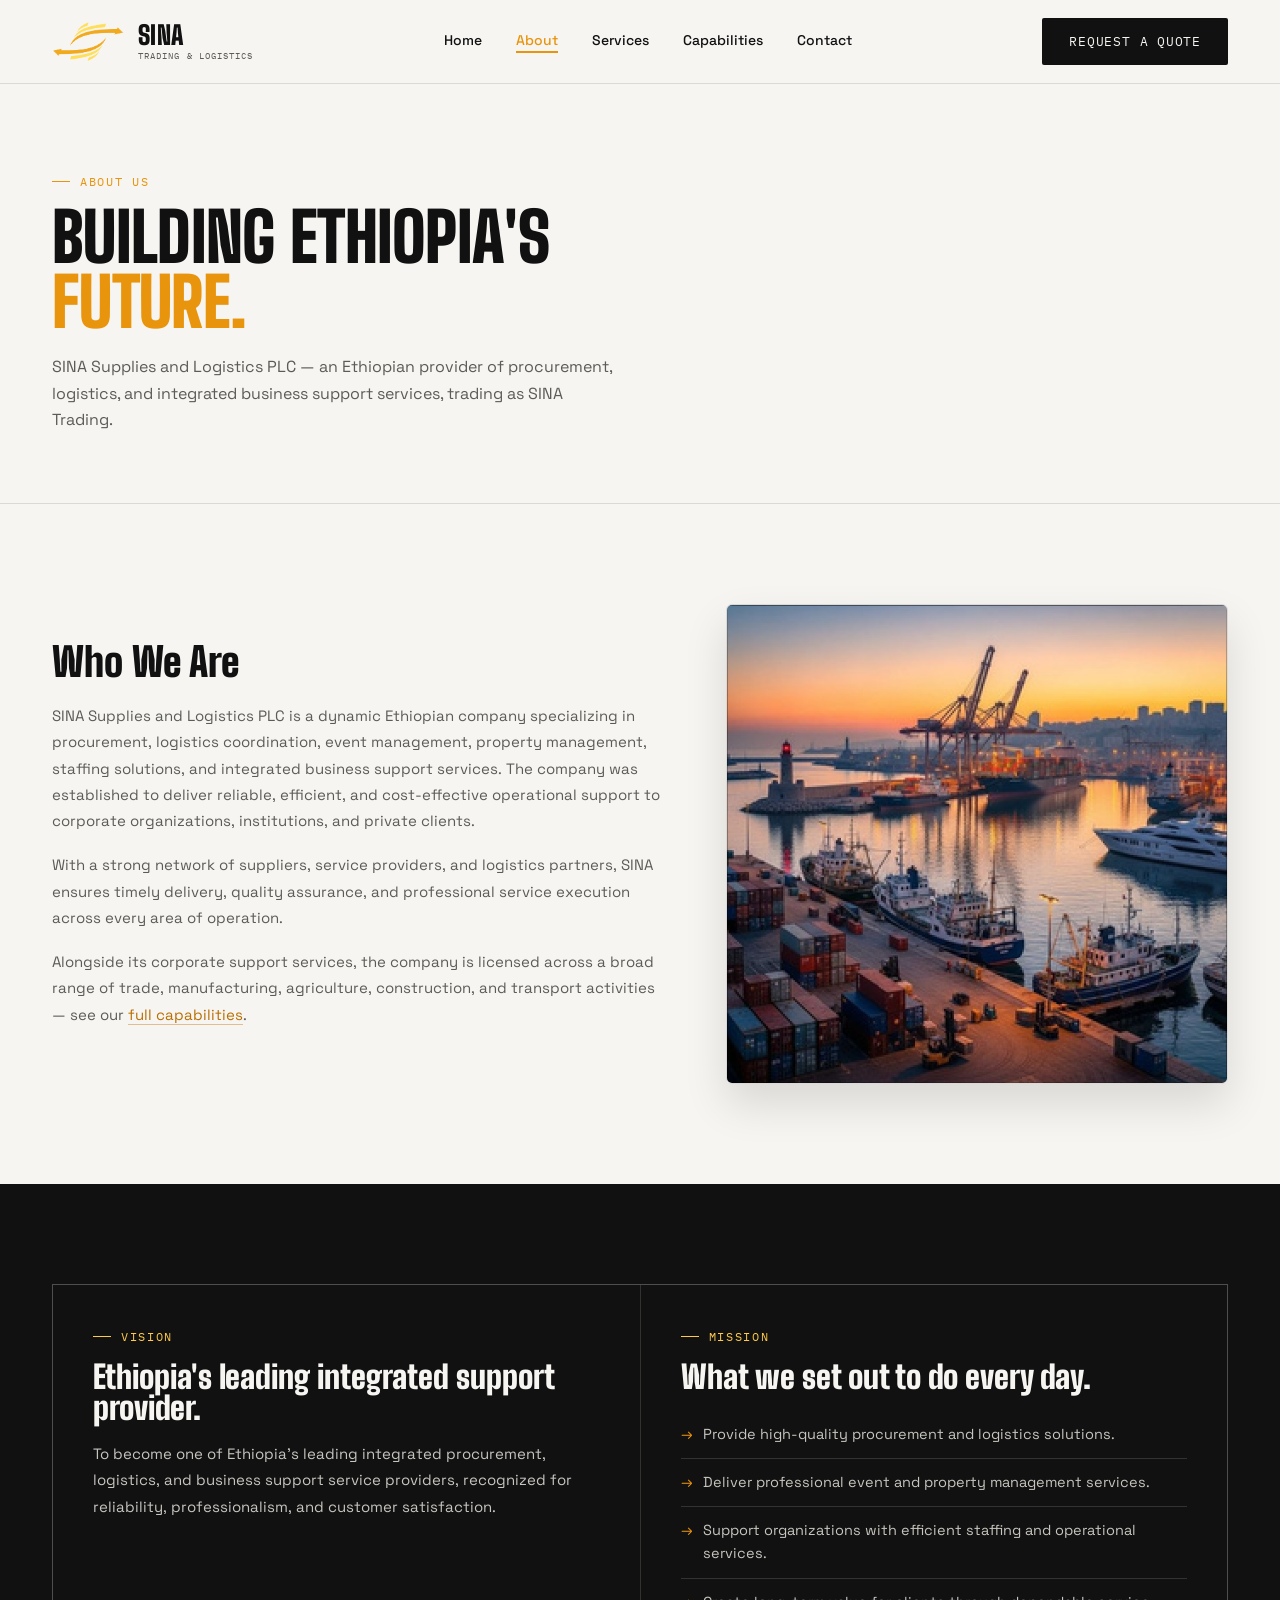
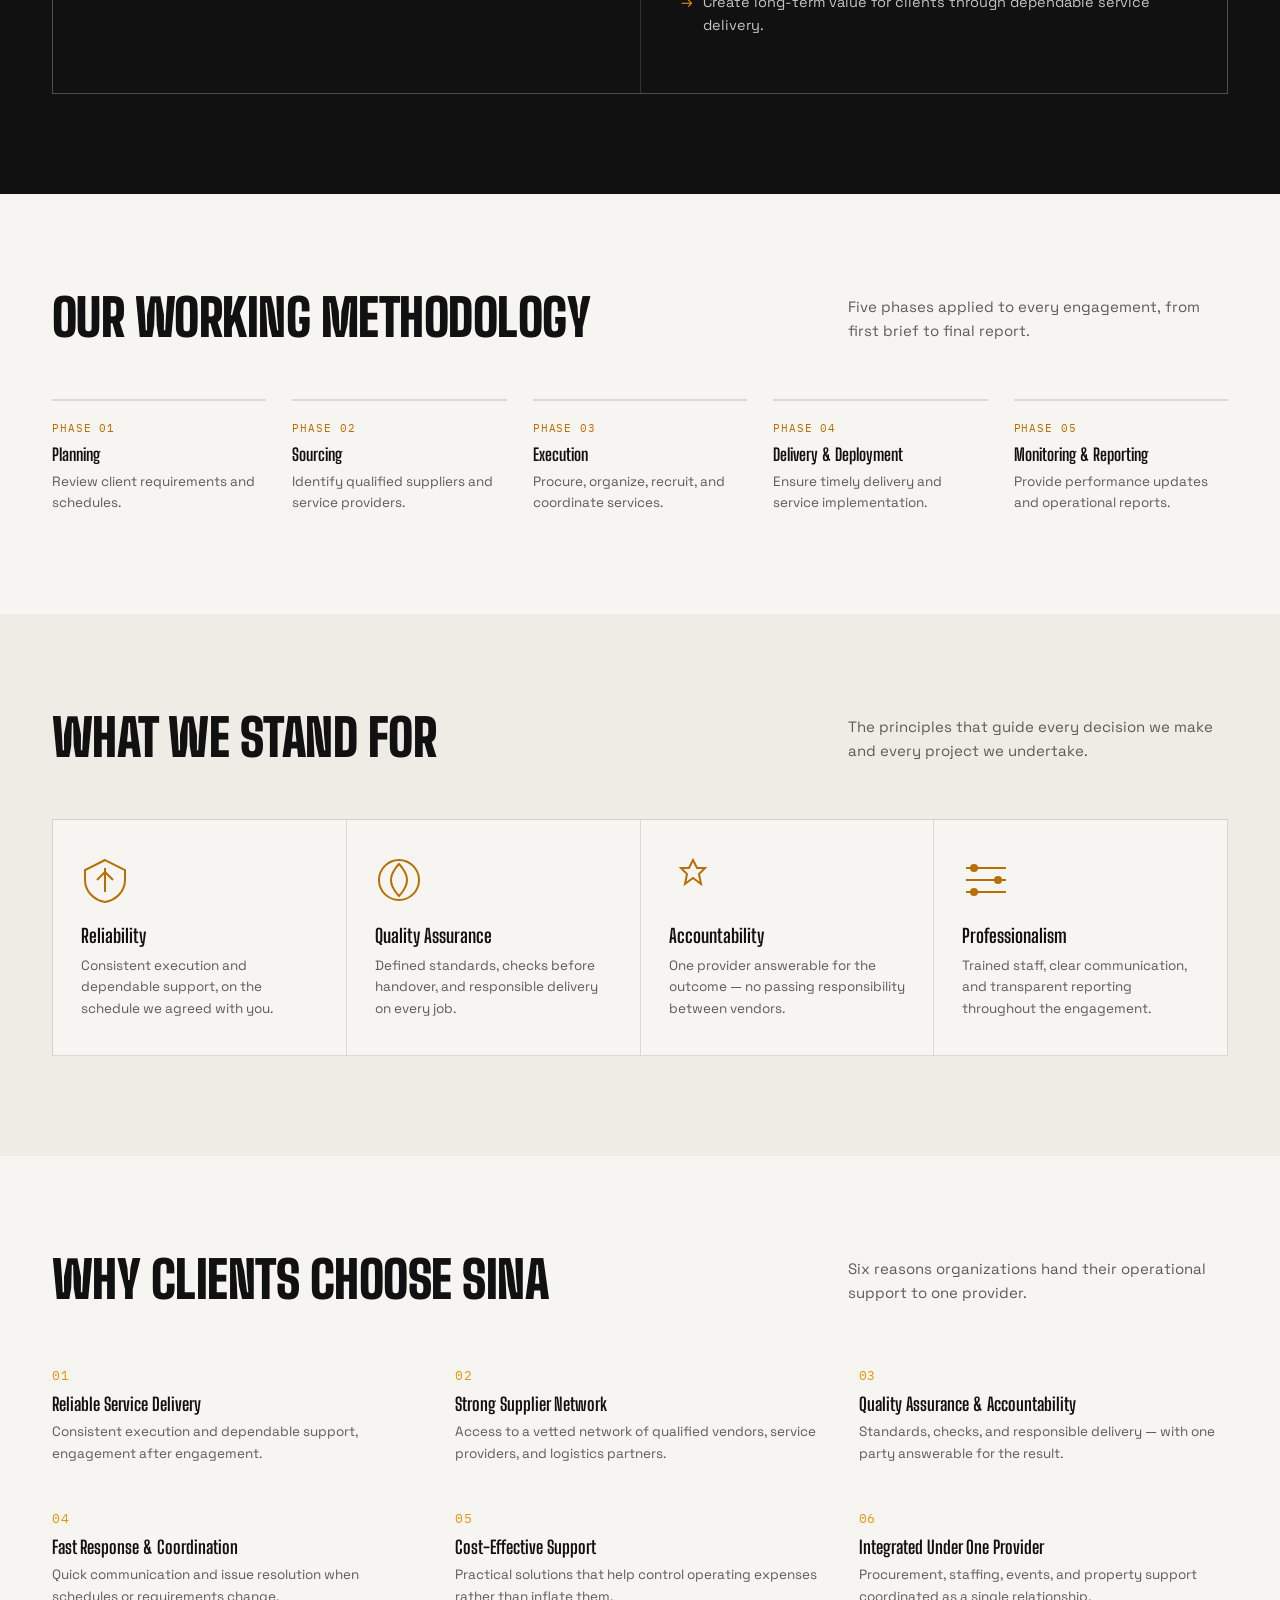
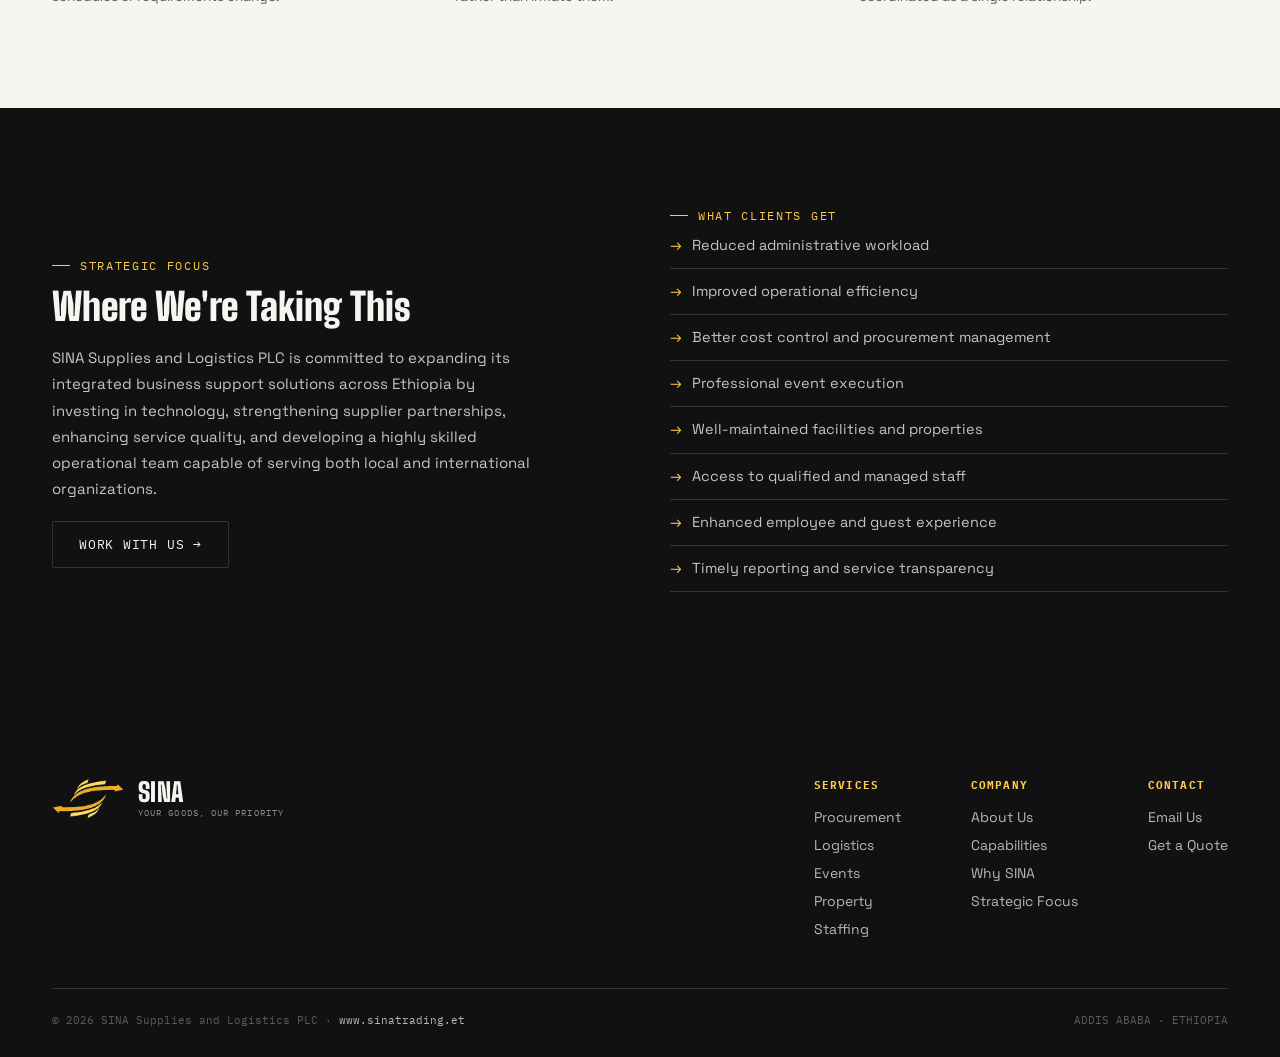
==== commit 14328218: "Rebrand site as SINA Trading and add Capabilities page - Brand pages as SINA Trading (titles, meta, " ====
--- a/about.html
+++ b/about.html
@@ -3,23 +3,24 @@
 <head>
 <meta charset="UTF-8" />
 <meta name="viewport" content="width=device-width, initial-scale=1.0" />
-<title>About Us — SINA Supplies and Logistics</title>
+<title>About Us — SINA Trading</title>
+<meta name="description" content="SINA Supplies and Logistics PLC, trading as SINA Trading — company overview, vision, mission, working methodology, and strategic focus." />
 <link rel="preconnect" href="https://fonts.googleapis.com">
 <link rel="preconnect" href="https://fonts.gstatic.com" crossorigin>
 <link href="https://fonts.googleapis.com/css2?family=Big+Shoulders+Display:wght@600;700;900&family=Space+Grotesk:wght@400;500;700&family=IBM+Plex+Mono:wght@400;500;600&display=swap" rel="stylesheet">
-<link rel="stylesheet" href="css/base.css?v=7">
-<link rel="stylesheet" href="css/layout.css?v=7">
-<link rel="stylesheet" href="css/about.css?v=9">
+<link rel="stylesheet" href="css/base.css?v=8">
+<link rel="stylesheet" href="css/layout.css?v=8">
+<link rel="stylesheet" href="css/about.css?v=11">
 </head>
 <body>
 
 <header>
   <nav>
     <a href="index.html" class="logo">
-      <img class="logo-mark" src="assets/logo-icon.png" alt="SINA Supplies and Logistics" width="58" height="33">
+      <img class="logo-mark" src="assets/logo-icon.png" alt="SINA Trading — SINA Supplies and Logistics PLC" width="58" height="33">
       <div>
         <div class="logo-text">SINA</div>
-        <div class="logo-sub">Supplies &amp; Logistics</div>
+        <div class="logo-sub">Trading &amp; Logistics</div>
       </div>
     </a>
 
@@ -27,6 +28,7 @@
       <a href="index.html">Home</a>
       <a href="about.html" aria-current="page">About</a>
       <a href="sectors.html">Services</a>
+      <a href="capabilities.html">Capabilities</a>
       <a href="contact.html">Contact</a>
     </div>
 
@@ -43,7 +45,7 @@
   <div class="wrap">
     <div class="eyebrow reveal">About Us</div>
     <h1 class="reveal">Building Ethiopia's<br><span class="accent">future.</span></h1>
-    <p class="lead reveal">A diversified Ethiopian business group built on trade, logistics, and integrated solutions across multiple sectors.</p>
+    <p class="lead reveal">SINA Supplies and Logistics PLC — an Ethiopian provider of procurement, logistics, and integrated business support services, trading as SINA Trading.</p>
   </div>
 </section>
 
@@ -54,7 +56,7 @@
         <h2>Who We Are</h2>
         <p>SINA Supplies and Logistics PLC is a dynamic Ethiopian company specializing in procurement, logistics coordination, event management, property management, staffing solutions, and integrated business support services. The company was established to deliver reliable, efficient, and cost-effective operational support to corporate organizations, institutions, and private clients.</p>
         <p>With a strong network of suppliers, service providers, and logistics partners, SINA ensures timely delivery, quality assurance, and professional service execution across every area of operation.</p>
-        <p>With a commitment to excellence and innovation, we've established ourselves as a trusted single-source outsourcing partner — handling everything from office procurement to corporate staffing, so clients coordinate one relationship instead of a dozen vendors.</p>
+        <p>Alongside its corporate support services, the company is licensed across a broad range of trade, manufacturing, agriculture, construction, and transport activities — see our <a href="capabilities.html" class="inline-link">full capabilities</a>.</p>
       </div>
       <div class="intro-image reveal">
         <img src="assets/port-sunset.png" alt="SINA operations at port">
@@ -63,10 +65,69 @@
   </div>
 </section>
 
+<section class="vision-mission">
+  <div class="wrap">
+    <div class="vm-grid">
+      <div class="vm-card reveal">
+        <div class="eyebrow">Vision</div>
+        <h2>Ethiopia's leading integrated support provider.</h2>
+        <p>To become one of Ethiopia's leading integrated procurement, logistics, and business support service providers, recognized for reliability, professionalism, and customer satisfaction.</p>
+      </div>
+      <div class="vm-card reveal">
+        <div class="eyebrow">Mission</div>
+        <h2>What we set out to do every day.</h2>
+        <ul>
+          <li>Provide high-quality procurement and logistics solutions.</li>
+          <li>Deliver professional event and property management services.</li>
+          <li>Support organizations with efficient staffing and operational services.</li>
+          <li>Create long-term value for clients through dependable service delivery.</li>
+        </ul>
+      </div>
+    </div>
+  </div>
+</section>
+
+<section class="methodology">
+  <div class="wrap">
+    <div class="section-head reveal">
+      <h2>Our Working Methodology</h2>
+      <p>Five phases applied to every engagement, from first brief to final report.</p>
+    </div>
+
+    <div class="phase-grid">
+      <div class="phase reveal">
+        <div class="phase-num">PHASE 01</div>
+        <h3>Planning</h3>
+        <p>Review client requirements and schedules.</p>
+      </div>
+      <div class="phase reveal">
+        <div class="phase-num">PHASE 02</div>
+        <h3>Sourcing</h3>
+        <p>Identify qualified suppliers and service providers.</p>
+      </div>
+      <div class="phase reveal">
+        <div class="phase-num">PHASE 03</div>
+        <h3>Execution</h3>
+        <p>Procure, organize, recruit, and coordinate services.</p>
+      </div>
+      <div class="phase reveal">
+        <div class="phase-num">PHASE 04</div>
+        <h3>Delivery &amp; Deployment</h3>
+        <p>Ensure timely delivery and service implementation.</p>
+      </div>
+      <div class="phase reveal">
+        <div class="phase-num">PHASE 05</div>
+        <h3>Monitoring &amp; Reporting</h3>
+        <p>Provide performance updates and operational reports.</p>
+      </div>
+    </div>
+  </div>
+</section>
+
 <section class="mission-values">
   <div class="wrap">
     <div class="section-head reveal">
-      <h2>Our Mission &amp; Values</h2>
+      <h2>What We Stand For</h2>
       <p>The principles that guide every decision we make and every project we undertake.</p>
     </div>
 
@@ -79,8 +140,8 @@
             <path d="M16 24L24 16L32 24" stroke="currentColor" stroke-width="2"/>
           </svg>
         </div>
-        <h3>Integrity</h3>
-        <p>We conduct business with honesty, transparency, and ethical standards in all our operations.</p>
+        <h3>Reliability</h3>
+        <p>Consistent execution and dependable support, on the schedule we agreed with you.</p>
       </div>
 
       <div class="value-card reveal">
@@ -90,8 +151,8 @@
             <path d="M24 8C24 8 16 16 16 24C16 32 24 40 24 40C24 40 32 32 32 24C32 16 24 8 24 8Z" stroke="currentColor" stroke-width="2"/>
           </svg>
         </div>
-        <h3>Quality</h3>
-        <p>We deliver excellence in every service, maintaining the highest standards of quality and professionalism.</p>
+        <h3>Quality Assurance</h3>
+        <p>Defined standards, checks before handover, and responsible delivery on every job.</p>
       </div>
 
       <div class="value-card reveal">
@@ -101,7 +162,7 @@
           </svg>
         </div>
         <h3>Accountability</h3>
-        <p>We take responsibility for our actions and deliver on our commitments to clients and partners.</p>
+        <p>One provider answerable for the outcome — no passing responsibility between vendors.</p>
       </div>
 
       <div class="value-card reveal">
@@ -115,8 +176,8 @@
             <circle cx="12" cy="36" r="4" fill="currentColor"/>
           </svg>
         </div>
-        <h3>Innovation</h3>
-        <p>We embrace modern solutions and continuously improve our services to meet evolving market needs.</p>
+        <h3>Professionalism</h3>
+        <p>Trained staff, clear communication, and transparent reporting throughout the engagement.</p>
       </div>
     </div>
   </div>
@@ -125,62 +186,71 @@
 <section class="why-sina" id="why">
   <div class="wrap">
     <div class="section-head reveal">
-      <h2>Why Choose SINA?</h2>
-      <p>The advantages of working with an integrated multi-sector business group.</p>
+      <h2>Why Clients Choose SINA</h2>
+      <p>Six reasons organizations hand their operational support to one provider.</p>
     </div>
 
     <div class="why-grid">
       <div class="why-item reveal">
         <div class="why-number">01</div>
-        <h3>Single Point of Contact</h3>
-        <p>Coordinate all your needs across multiple sectors through one trusted partner instead of managing multiple vendors.</p>
+        <h3>Reliable Service Delivery</h3>
+        <p>Consistent execution and dependable support, engagement after engagement.</p>
       </div>
 
       <div class="why-item reveal">
         <div class="why-number">02</div>
-        <h3>Integrated Solutions</h3>
-        <p>Our sectors work together to provide comprehensive solutions that address complex business challenges.</p>
+        <h3>Strong Supplier Network</h3>
+        <p>Access to a vetted network of qualified vendors, service providers, and logistics partners.</p>
       </div>
 
       <div class="why-item reveal">
         <div class="why-number">03</div>
-        <h3>Local Expertise</h3>
-        <p>Deep understanding of Ethiopian market dynamics, regulations, and business landscape.</p>
+        <h3>Quality Assurance &amp; Accountability</h3>
+        <p>Standards, checks, and responsible delivery — with one party answerable for the result.</p>
       </div>
 
       <div class="why-item reveal">
         <div class="why-number">04</div>
-        <h3>Quality Assurance</h3>
-        <p>Consistent quality standards across all our sectors and service offerings.</p>
+        <h3>Fast Response &amp; Coordination</h3>
+        <p>Quick communication and issue resolution when schedules or requirements change.</p>
       </div>
 
       <div class="why-item reveal">
         <div class="why-number">05</div>
-        <h3>Scalable Services</h3>
-        <p>From small projects to large-scale operations, we have the capacity to grow with your needs.</p>
+        <h3>Cost-Effective Support</h3>
+        <p>Practical solutions that help control operating expenses rather than inflate them.</p>
       </div>
 
       <div class="why-item reveal">
         <div class="why-number">06</div>
-        <h3>Commitment to Excellence</h3>
-        <p>Dedicated to delivering exceptional service and building long-term partnerships.</p>
-      </div>
-    </div>
-  </div>
-</section>
-
-<section class="csr" id="csr">
+        <h3>Integrated Under One Provider</h3>
+        <p>Procurement, staffing, events, and property support coordinated as a single relationship.</p>
+      </div>
+    </div>
+  </div>
+</section>
+
+<section class="csr" id="focus">
   <div class="wrap">
     <div class="csr-grid">
       <div class="csr-content reveal">
-        <div class="eyebrow">Corporate Social Responsibility</div>
-        <h2>Giving Back to Our Community</h2>
-        <p>At SINA, we believe that business success should contribute to community development and social progress. We are committed to making a positive impact in the communities where we operate.</p>
-        <p>Our CSR initiatives focus on education, environmental sustainability, and community development programs that create lasting value for Ethiopian society.</p>
-        <a class="btn btn-ghost" href="contact.html">Learn More About Our Impact →</a>
-      </div>
-      <div class="csr-image reveal">
-        <img src="assets/port-sunset.png" alt="Community engagement">
+        <div class="eyebrow">Strategic Focus</div>
+        <h2>Where We're Taking This</h2>
+        <p>SINA Supplies and Logistics PLC is committed to expanding its integrated business support solutions across Ethiopia by investing in technology, strengthening supplier partnerships, enhancing service quality, and developing a highly skilled operational team capable of serving both local and international organizations.</p>
+        <a class="btn btn-ghost-dark" href="contact.html">Work With Us →</a>
+      </div>
+      <div class="csr-content reveal">
+        <div class="eyebrow">What Clients Get</div>
+        <ul class="benefit-list">
+          <li>Reduced administrative workload</li>
+          <li>Improved operational efficiency</li>
+          <li>Better cost control and procurement management</li>
+          <li>Professional event execution</li>
+          <li>Well-maintained facilities and properties</li>
+          <li>Access to qualified and managed staff</li>
+          <li>Enhanced employee and guest experience</li>
+          <li>Timely reporting and service transparency</li>
+        </ul>
       </div>
     </div>
   </div>
@@ -190,7 +260,7 @@
   <div class="wrap">
     <div class="foot-top">
       <a href="index.html" class="logo">
-        <img class="logo-mark" src="assets/logo-icon.png" alt="SINA Supplies and Logistics" width="58" height="33">
+        <img class="logo-mark" src="assets/logo-icon.png" alt="SINA Trading — SINA Supplies and Logistics PLC" width="58" height="33">
         <div>
           <div class="logo-text" style="color:var(--paper);">SINA</div>
           <div class="logo-sub" style="color:#8b8a85;">Your Goods, Our Priority</div>
@@ -208,8 +278,9 @@
         <div class="foot-col">
           <h5>Company</h5>
           <a href="about.html">About Us</a>
+          <a href="capabilities.html">Capabilities</a>
           <a href="about.html#why">Why SINA</a>
-          <a href="about.html#csr">CSR</a>
+          <a href="about.html#focus">Strategic Focus</a>
         </div>
         <div class="foot-col">
           <h5>Contact</h5>
@@ -219,7 +290,7 @@
       </div>
     </div>
     <div class="foot-bottom">
-      <span>© 2026 SINA Supplies and Logistics PLC</span>
+      <span>© 2026 SINA Supplies and Logistics PLC · <a href="https://www.sinatrading.et">www.sinatrading.et</a></span>
       <span>ADDIS ABABA · ETHIOPIA</span>
     </div>
   </div>
--- a/css/base.css
+++ b/css/base.css
@@ -46,6 +46,9 @@
   display:inline-block;
 }
 
+.inline-link{ color:var(--rust); border-bottom:1px solid rgba(185,110,0,0.4); }
+.inline-link:hover{ border-bottom-color:var(--rust); }
+
 .btn{
   font-family:var(--mono);
   font-size:13px;
--- a/css/layout.css
+++ b/css/layout.css
@@ -66,6 +66,8 @@
   display:flex; justify-content:space-between; padding-top:24px; font-family:var(--mono); font-size:11px; color:var(--slate);
   flex-wrap:wrap; gap:10px;
 }
+.foot-bottom a{ color:#B9B7B0; }
+.foot-bottom a:hover{ color:var(--gold); }
 
 /* ===== PAGE HERO — shared by inner pages (About, Sectors, Contact) ===== */
 .page-hero{
--- a/css/about.css
+++ b/css/about.css
@@ -29,6 +29,69 @@
 @media(max-width:900px){
   .intro-grid{ grid-template-columns:1fr; gap:34px; }
 }
+
+/* ===== VISION & MISSION ===== */
+.vision-mission{ padding:100px 0; background:var(--ink); color:var(--paper); }
+.vm-grid{
+  display:grid;
+  grid-template-columns:1fr 1fr;
+  gap:1px;
+  background:var(--line-dark);
+  border:1px solid var(--line-dark);
+}
+.vm-card{ background:var(--ink); padding:44px 40px; }
+.vm-card .eyebrow{ color:var(--gold); margin-bottom:18px; }
+.vm-card .eyebrow::before{ background:var(--gold); }
+.vm-card h2{
+  font-size:clamp(24px,2.6vw,32px);
+  text-transform:none;
+  letter-spacing:0;
+  margin-bottom:18px;
+}
+.vm-card p{ color:#C7C5BE; font-size:15px; line-height:1.75; }
+.vm-card ul{ list-style:none; }
+.vm-card li{
+  color:#C7C5BE;
+  font-size:14.5px;
+  line-height:1.6;
+  padding:12px 0 12px 22px;
+  border-bottom:1px solid var(--line-dark);
+  position:relative;
+}
+.vm-card li:last-child{ border-bottom:none; }
+.vm-card li::before{
+  content:"→";
+  position:absolute; left:0; top:12px;
+  color:var(--amber);
+}
+@media(max-width:900px){ .vm-grid{ grid-template-columns:1fr; } .vm-card{ padding:34px 26px; } }
+
+/* ===== METHODOLOGY ===== */
+.methodology{ padding:100px 0; }
+.phase-grid{
+  display:grid;
+  grid-template-columns:repeat(5, 1fr);
+  gap:26px;
+}
+.phase{ border-top:2px solid var(--line); padding-top:20px; }
+.phase:hover{ border-top-color:var(--amber); }
+.phase-num{
+  font-family:var(--mono);
+  font-size:11px;
+  letter-spacing:0.08em;
+  color:var(--rust);
+  margin-bottom:12px;
+}
+.phase h3{
+  font-size:17px;
+  text-transform:none;
+  letter-spacing:0;
+  font-weight:700;
+  margin-bottom:8px;
+}
+.phase p{ font-size:13.5px; color:var(--slate); line-height:1.6; }
+@media(max-width:1000px){ .phase-grid{ grid-template-columns:repeat(2,1fr); gap:30px; } }
+@media(max-width:560px){ .phase-grid{ grid-template-columns:1fr; } }
 
 /* ===== MISSION & VALUES ===== */
 .mission-values{ padding:100px 0; background:var(--paper-dim); }
@@ -97,8 +160,22 @@
 @media(max-width:900px){ .why-grid{ grid-template-columns:1fr 1fr; } }
 @media(max-width:560px){ .why-grid{ grid-template-columns:1fr; } }
 
-/* ===== CSR ===== */
+/* ===== STRATEGIC FOCUS ===== */
 .csr{ padding:100px 0; background:var(--ink); color:var(--paper); scroll-margin-top:90px; }
+.benefit-list{ list-style:none; margin-bottom:26px; }
+.benefit-list li{
+  color:#C7C5BE;
+  font-size:14.5px;
+  line-height:1.6;
+  padding:11px 0 11px 22px;
+  border-bottom:1px solid var(--line-dark);
+  position:relative;
+}
+.benefit-list li::before{
+  content:"→";
+  position:absolute; left:0; top:11px;
+  color:var(--gold);
+}
 .csr .eyebrow{ color:var(--gold); }
 .csr .eyebrow::before{ background:var(--gold); }
 .csr-grid{
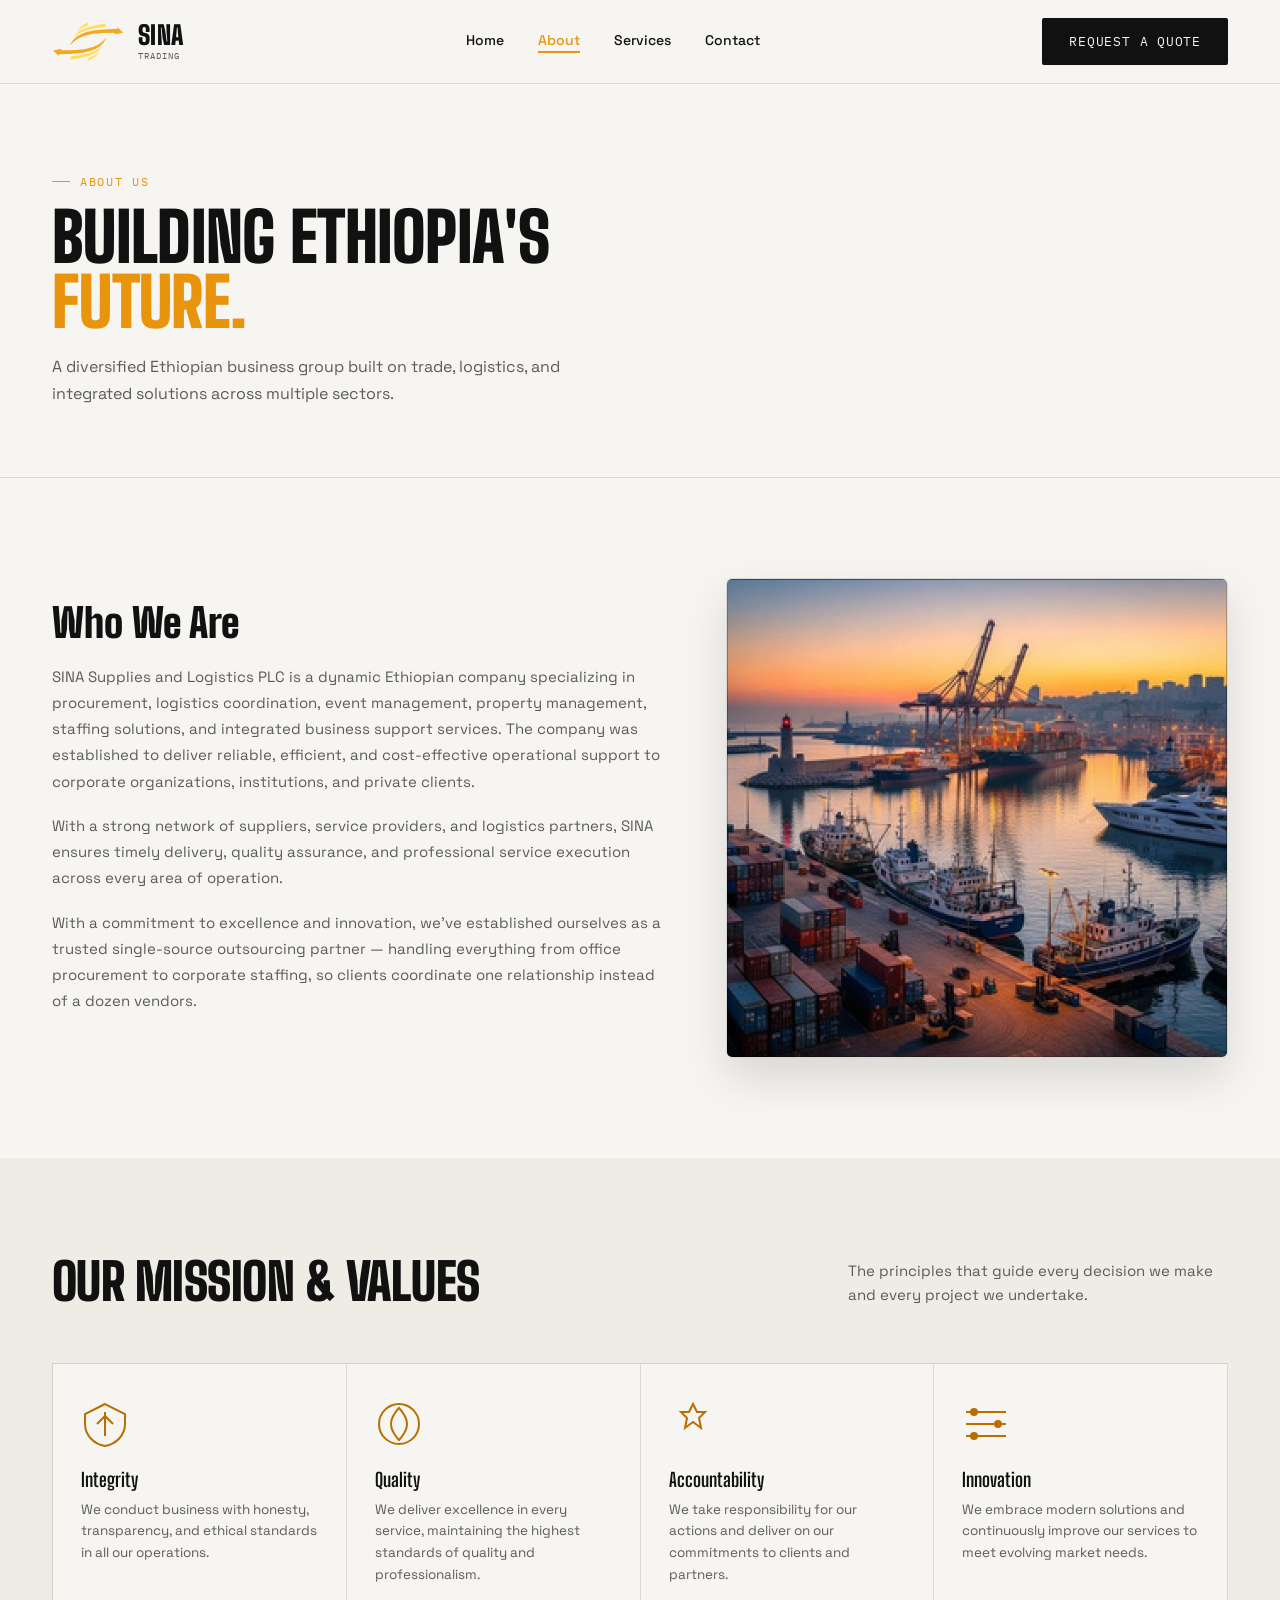
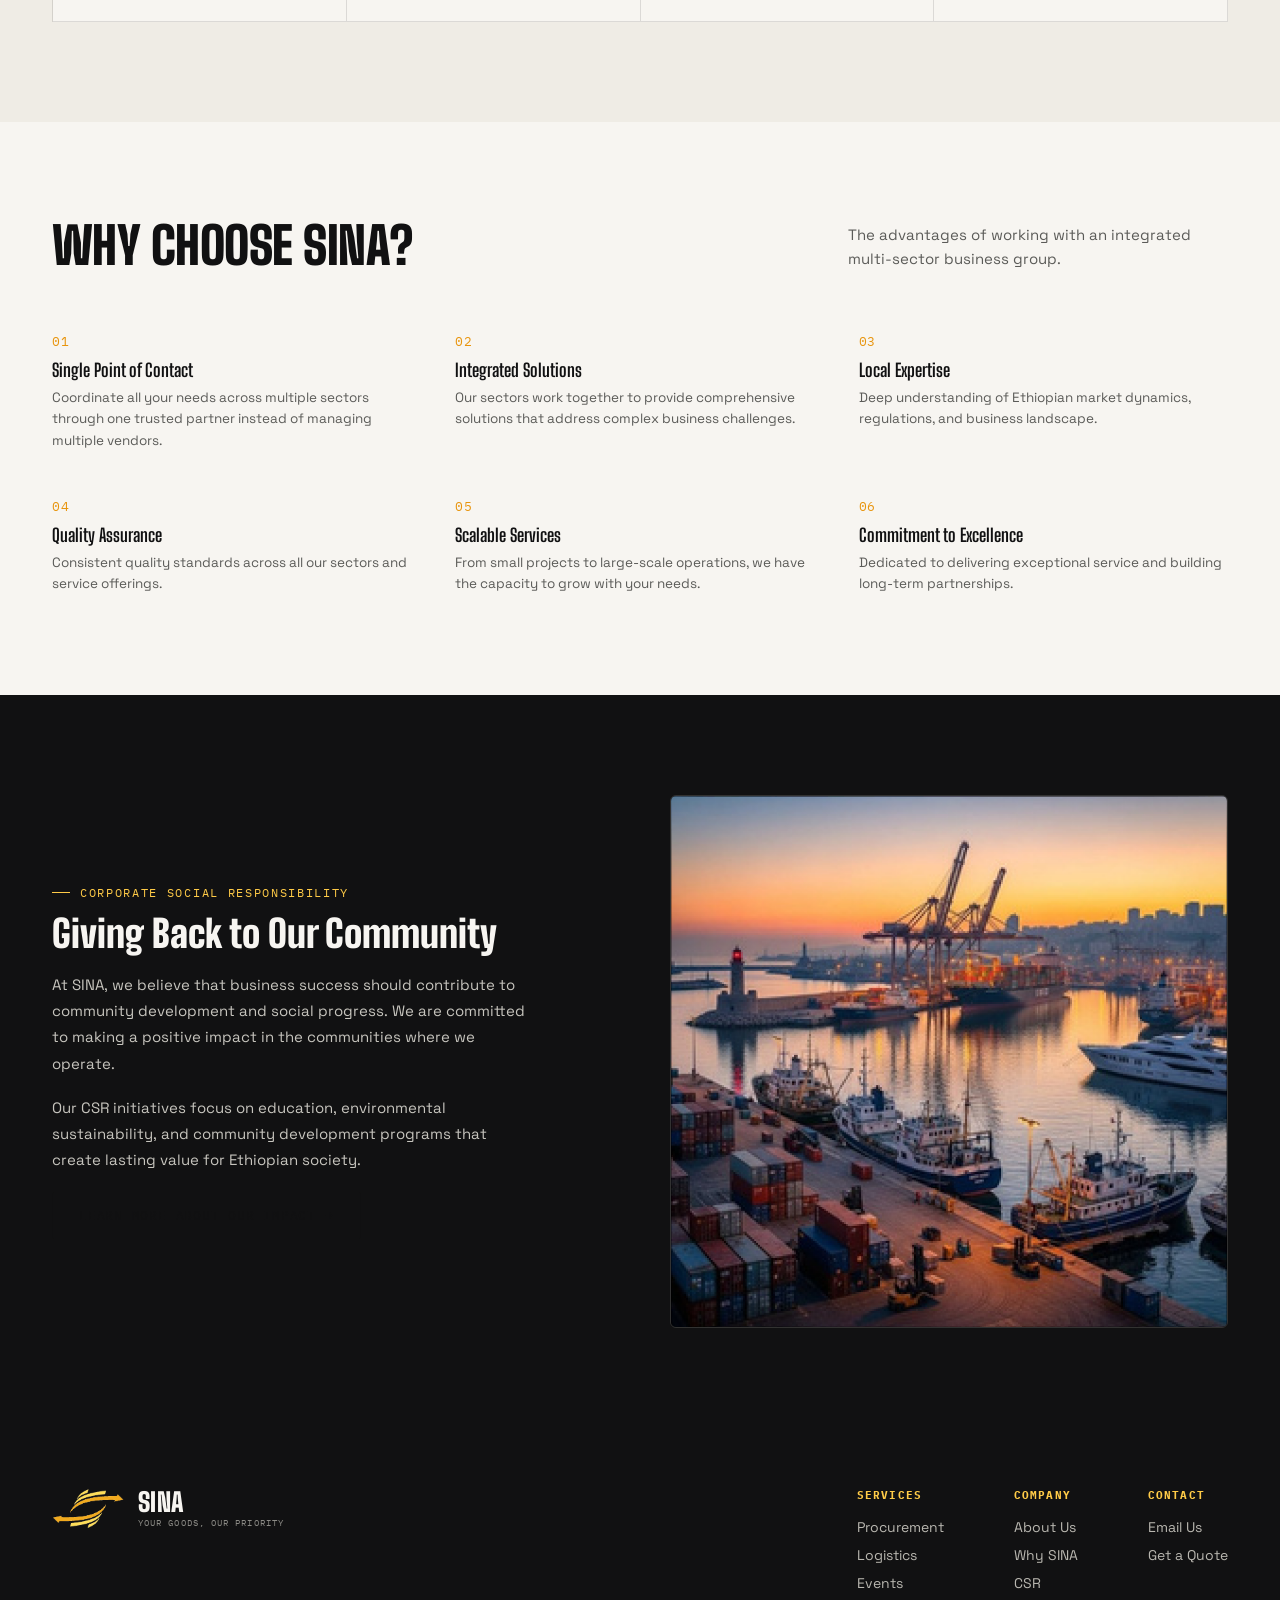
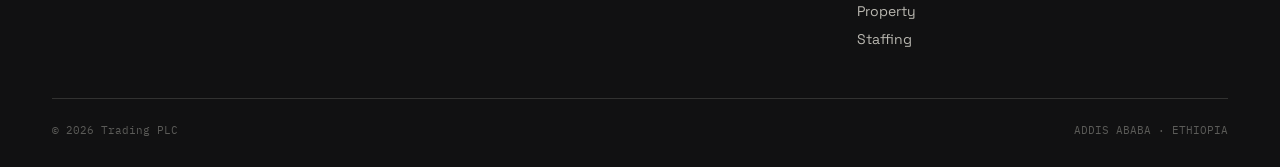
==== commit d5b910b0: "changed lable to trading" ====
--- a/about.html
+++ b/about.html
@@ -4,23 +4,22 @@
 <meta charset="UTF-8" />
 <meta name="viewport" content="width=device-width, initial-scale=1.0" />
 <title>About Us — SINA Trading</title>
-<meta name="description" content="SINA Supplies and Logistics PLC, trading as SINA Trading — company overview, vision, mission, working methodology, and strategic focus." />
 <link rel="preconnect" href="https://fonts.googleapis.com">
 <link rel="preconnect" href="https://fonts.gstatic.com" crossorigin>
 <link href="https://fonts.googleapis.com/css2?family=Big+Shoulders+Display:wght@600;700;900&family=Space+Grotesk:wght@400;500;700&family=IBM+Plex+Mono:wght@400;500;600&display=swap" rel="stylesheet">
-<link rel="stylesheet" href="css/base.css?v=8">
-<link rel="stylesheet" href="css/layout.css?v=8">
-<link rel="stylesheet" href="css/about.css?v=11">
+<link rel="stylesheet" href="css/base.css?v=7">
+<link rel="stylesheet" href="css/layout.css?v=7">
+<link rel="stylesheet" href="css/about.css?v=9">
 </head>
 <body>
 
 <header>
   <nav>
     <a href="index.html" class="logo">
-      <img class="logo-mark" src="assets/logo-icon.png" alt="SINA Trading — SINA Supplies and Logistics PLC" width="58" height="33">
+      <img class="logo-mark" src="assets/logo-icon.png" alt="SINA Supplies and Logistics" width="58" height="33">
       <div>
         <div class="logo-text">SINA</div>
-        <div class="logo-sub">Trading &amp; Logistics</div>
+        <div class="logo-sub">Trading</div>
       </div>
     </a>
 
@@ -28,7 +27,6 @@
       <a href="index.html">Home</a>
       <a href="about.html" aria-current="page">About</a>
       <a href="sectors.html">Services</a>
-      <a href="capabilities.html">Capabilities</a>
       <a href="contact.html">Contact</a>
     </div>
 
@@ -45,7 +43,7 @@
   <div class="wrap">
     <div class="eyebrow reveal">About Us</div>
     <h1 class="reveal">Building Ethiopia's<br><span class="accent">future.</span></h1>
-    <p class="lead reveal">SINA Supplies and Logistics PLC — an Ethiopian provider of procurement, logistics, and integrated business support services, trading as SINA Trading.</p>
+    <p class="lead reveal">A diversified Ethiopian business group built on trade, logistics, and integrated solutions across multiple sectors.</p>
   </div>
 </section>
 
@@ -56,7 +54,7 @@
         <h2>Who We Are</h2>
         <p>SINA Supplies and Logistics PLC is a dynamic Ethiopian company specializing in procurement, logistics coordination, event management, property management, staffing solutions, and integrated business support services. The company was established to deliver reliable, efficient, and cost-effective operational support to corporate organizations, institutions, and private clients.</p>
         <p>With a strong network of suppliers, service providers, and logistics partners, SINA ensures timely delivery, quality assurance, and professional service execution across every area of operation.</p>
-        <p>Alongside its corporate support services, the company is licensed across a broad range of trade, manufacturing, agriculture, construction, and transport activities — see our <a href="capabilities.html" class="inline-link">full capabilities</a>.</p>
+        <p>With a commitment to excellence and innovation, we've established ourselves as a trusted single-source outsourcing partner — handling everything from office procurement to corporate staffing, so clients coordinate one relationship instead of a dozen vendors.</p>
       </div>
       <div class="intro-image reveal">
         <img src="assets/port-sunset.png" alt="SINA operations at port">
@@ -65,69 +63,10 @@
   </div>
 </section>
 
-<section class="vision-mission">
-  <div class="wrap">
-    <div class="vm-grid">
-      <div class="vm-card reveal">
-        <div class="eyebrow">Vision</div>
-        <h2>Ethiopia's leading integrated support provider.</h2>
-        <p>To become one of Ethiopia's leading integrated procurement, logistics, and business support service providers, recognized for reliability, professionalism, and customer satisfaction.</p>
-      </div>
-      <div class="vm-card reveal">
-        <div class="eyebrow">Mission</div>
-        <h2>What we set out to do every day.</h2>
-        <ul>
-          <li>Provide high-quality procurement and logistics solutions.</li>
-          <li>Deliver professional event and property management services.</li>
-          <li>Support organizations with efficient staffing and operational services.</li>
-          <li>Create long-term value for clients through dependable service delivery.</li>
-        </ul>
-      </div>
-    </div>
-  </div>
-</section>
-
-<section class="methodology">
+<section class="mission-values">
   <div class="wrap">
     <div class="section-head reveal">
-      <h2>Our Working Methodology</h2>
-      <p>Five phases applied to every engagement, from first brief to final report.</p>
-    </div>
-
-    <div class="phase-grid">
-      <div class="phase reveal">
-        <div class="phase-num">PHASE 01</div>
-        <h3>Planning</h3>
-        <p>Review client requirements and schedules.</p>
-      </div>
-      <div class="phase reveal">
-        <div class="phase-num">PHASE 02</div>
-        <h3>Sourcing</h3>
-        <p>Identify qualified suppliers and service providers.</p>
-      </div>
-      <div class="phase reveal">
-        <div class="phase-num">PHASE 03</div>
-        <h3>Execution</h3>
-        <p>Procure, organize, recruit, and coordinate services.</p>
-      </div>
-      <div class="phase reveal">
-        <div class="phase-num">PHASE 04</div>
-        <h3>Delivery &amp; Deployment</h3>
-        <p>Ensure timely delivery and service implementation.</p>
-      </div>
-      <div class="phase reveal">
-        <div class="phase-num">PHASE 05</div>
-        <h3>Monitoring &amp; Reporting</h3>
-        <p>Provide performance updates and operational reports.</p>
-      </div>
-    </div>
-  </div>
-</section>
-
-<section class="mission-values">
-  <div class="wrap">
-    <div class="section-head reveal">
-      <h2>What We Stand For</h2>
+      <h2>Our Mission &amp; Values</h2>
       <p>The principles that guide every decision we make and every project we undertake.</p>
     </div>
 
@@ -140,8 +79,8 @@
             <path d="M16 24L24 16L32 24" stroke="currentColor" stroke-width="2"/>
           </svg>
         </div>
-        <h3>Reliability</h3>
-        <p>Consistent execution and dependable support, on the schedule we agreed with you.</p>
+        <h3>Integrity</h3>
+        <p>We conduct business with honesty, transparency, and ethical standards in all our operations.</p>
       </div>
 
       <div class="value-card reveal">
@@ -151,8 +90,8 @@
             <path d="M24 8C24 8 16 16 16 24C16 32 24 40 24 40C24 40 32 32 32 24C32 16 24 8 24 8Z" stroke="currentColor" stroke-width="2"/>
           </svg>
         </div>
-        <h3>Quality Assurance</h3>
-        <p>Defined standards, checks before handover, and responsible delivery on every job.</p>
+        <h3>Quality</h3>
+        <p>We deliver excellence in every service, maintaining the highest standards of quality and professionalism.</p>
       </div>
 
       <div class="value-card reveal">
@@ -162,7 +101,7 @@
           </svg>
         </div>
         <h3>Accountability</h3>
-        <p>One provider answerable for the outcome — no passing responsibility between vendors.</p>
+        <p>We take responsibility for our actions and deliver on our commitments to clients and partners.</p>
       </div>
 
       <div class="value-card reveal">
@@ -176,8 +115,8 @@
             <circle cx="12" cy="36" r="4" fill="currentColor"/>
           </svg>
         </div>
-        <h3>Professionalism</h3>
-        <p>Trained staff, clear communication, and transparent reporting throughout the engagement.</p>
+        <h3>Innovation</h3>
+        <p>We embrace modern solutions and continuously improve our services to meet evolving market needs.</p>
       </div>
     </div>
   </div>
@@ -186,71 +125,62 @@
 <section class="why-sina" id="why">
   <div class="wrap">
     <div class="section-head reveal">
-      <h2>Why Clients Choose SINA</h2>
-      <p>Six reasons organizations hand their operational support to one provider.</p>
+      <h2>Why Choose SINA?</h2>
+      <p>The advantages of working with an integrated multi-sector business group.</p>
     </div>
 
     <div class="why-grid">
       <div class="why-item reveal">
         <div class="why-number">01</div>
-        <h3>Reliable Service Delivery</h3>
-        <p>Consistent execution and dependable support, engagement after engagement.</p>
+        <h3>Single Point of Contact</h3>
+        <p>Coordinate all your needs across multiple sectors through one trusted partner instead of managing multiple vendors.</p>
       </div>
 
       <div class="why-item reveal">
         <div class="why-number">02</div>
-        <h3>Strong Supplier Network</h3>
-        <p>Access to a vetted network of qualified vendors, service providers, and logistics partners.</p>
+        <h3>Integrated Solutions</h3>
+        <p>Our sectors work together to provide comprehensive solutions that address complex business challenges.</p>
       </div>
 
       <div class="why-item reveal">
         <div class="why-number">03</div>
-        <h3>Quality Assurance &amp; Accountability</h3>
-        <p>Standards, checks, and responsible delivery — with one party answerable for the result.</p>
+        <h3>Local Expertise</h3>
+        <p>Deep understanding of Ethiopian market dynamics, regulations, and business landscape.</p>
       </div>
 
       <div class="why-item reveal">
         <div class="why-number">04</div>
-        <h3>Fast Response &amp; Coordination</h3>
-        <p>Quick communication and issue resolution when schedules or requirements change.</p>
+        <h3>Quality Assurance</h3>
+        <p>Consistent quality standards across all our sectors and service offerings.</p>
       </div>
 
       <div class="why-item reveal">
         <div class="why-number">05</div>
-        <h3>Cost-Effective Support</h3>
-        <p>Practical solutions that help control operating expenses rather than inflate them.</p>
+        <h3>Scalable Services</h3>
+        <p>From small projects to large-scale operations, we have the capacity to grow with your needs.</p>
       </div>
 
       <div class="why-item reveal">
         <div class="why-number">06</div>
-        <h3>Integrated Under One Provider</h3>
-        <p>Procurement, staffing, events, and property support coordinated as a single relationship.</p>
-      </div>
-    </div>
-  </div>
-</section>
-
-<section class="csr" id="focus">
+        <h3>Commitment to Excellence</h3>
+        <p>Dedicated to delivering exceptional service and building long-term partnerships.</p>
+      </div>
+    </div>
+  </div>
+</section>
+
+<section class="csr" id="csr">
   <div class="wrap">
     <div class="csr-grid">
       <div class="csr-content reveal">
-        <div class="eyebrow">Strategic Focus</div>
-        <h2>Where We're Taking This</h2>
-        <p>SINA Supplies and Logistics PLC is committed to expanding its integrated business support solutions across Ethiopia by investing in technology, strengthening supplier partnerships, enhancing service quality, and developing a highly skilled operational team capable of serving both local and international organizations.</p>
-        <a class="btn btn-ghost-dark" href="contact.html">Work With Us →</a>
-      </div>
-      <div class="csr-content reveal">
-        <div class="eyebrow">What Clients Get</div>
-        <ul class="benefit-list">
-          <li>Reduced administrative workload</li>
-          <li>Improved operational efficiency</li>
-          <li>Better cost control and procurement management</li>
-          <li>Professional event execution</li>
-          <li>Well-maintained facilities and properties</li>
-          <li>Access to qualified and managed staff</li>
-          <li>Enhanced employee and guest experience</li>
-          <li>Timely reporting and service transparency</li>
-        </ul>
+        <div class="eyebrow">Corporate Social Responsibility</div>
+        <h2>Giving Back to Our Community</h2>
+        <p>At SINA, we believe that business success should contribute to community development and social progress. We are committed to making a positive impact in the communities where we operate.</p>
+        <p>Our CSR initiatives focus on education, environmental sustainability, and community development programs that create lasting value for Ethiopian society.</p>
+        <a class="btn btn-ghost" href="contact.html">Learn More About Our Impact →</a>
+      </div>
+      <div class="csr-image reveal">
+        <img src="assets/port-sunset.png" alt="Community engagement">
       </div>
     </div>
   </div>
@@ -260,7 +190,7 @@
   <div class="wrap">
     <div class="foot-top">
       <a href="index.html" class="logo">
-        <img class="logo-mark" src="assets/logo-icon.png" alt="SINA Trading — SINA Supplies and Logistics PLC" width="58" height="33">
+        <img class="logo-mark" src="assets/logo-icon.png" alt="SINA Supplies and Logistics" width="58" height="33">
         <div>
           <div class="logo-text" style="color:var(--paper);">SINA</div>
           <div class="logo-sub" style="color:#8b8a85;">Your Goods, Our Priority</div>
@@ -278,9 +208,8 @@
         <div class="foot-col">
           <h5>Company</h5>
           <a href="about.html">About Us</a>
-          <a href="capabilities.html">Capabilities</a>
           <a href="about.html#why">Why SINA</a>
-          <a href="about.html#focus">Strategic Focus</a>
+          <a href="about.html#csr">CSR</a>
         </div>
         <div class="foot-col">
           <h5>Contact</h5>
@@ -290,7 +219,7 @@
       </div>
     </div>
     <div class="foot-bottom">
-      <span>© 2026 SINA Supplies and Logistics PLC · <a href="https://www.sinatrading.et">www.sinatrading.et</a></span>
+      <span>© 2026 Trading PLC</span>
       <span>ADDIS ABABA · ETHIOPIA</span>
     </div>
   </div>
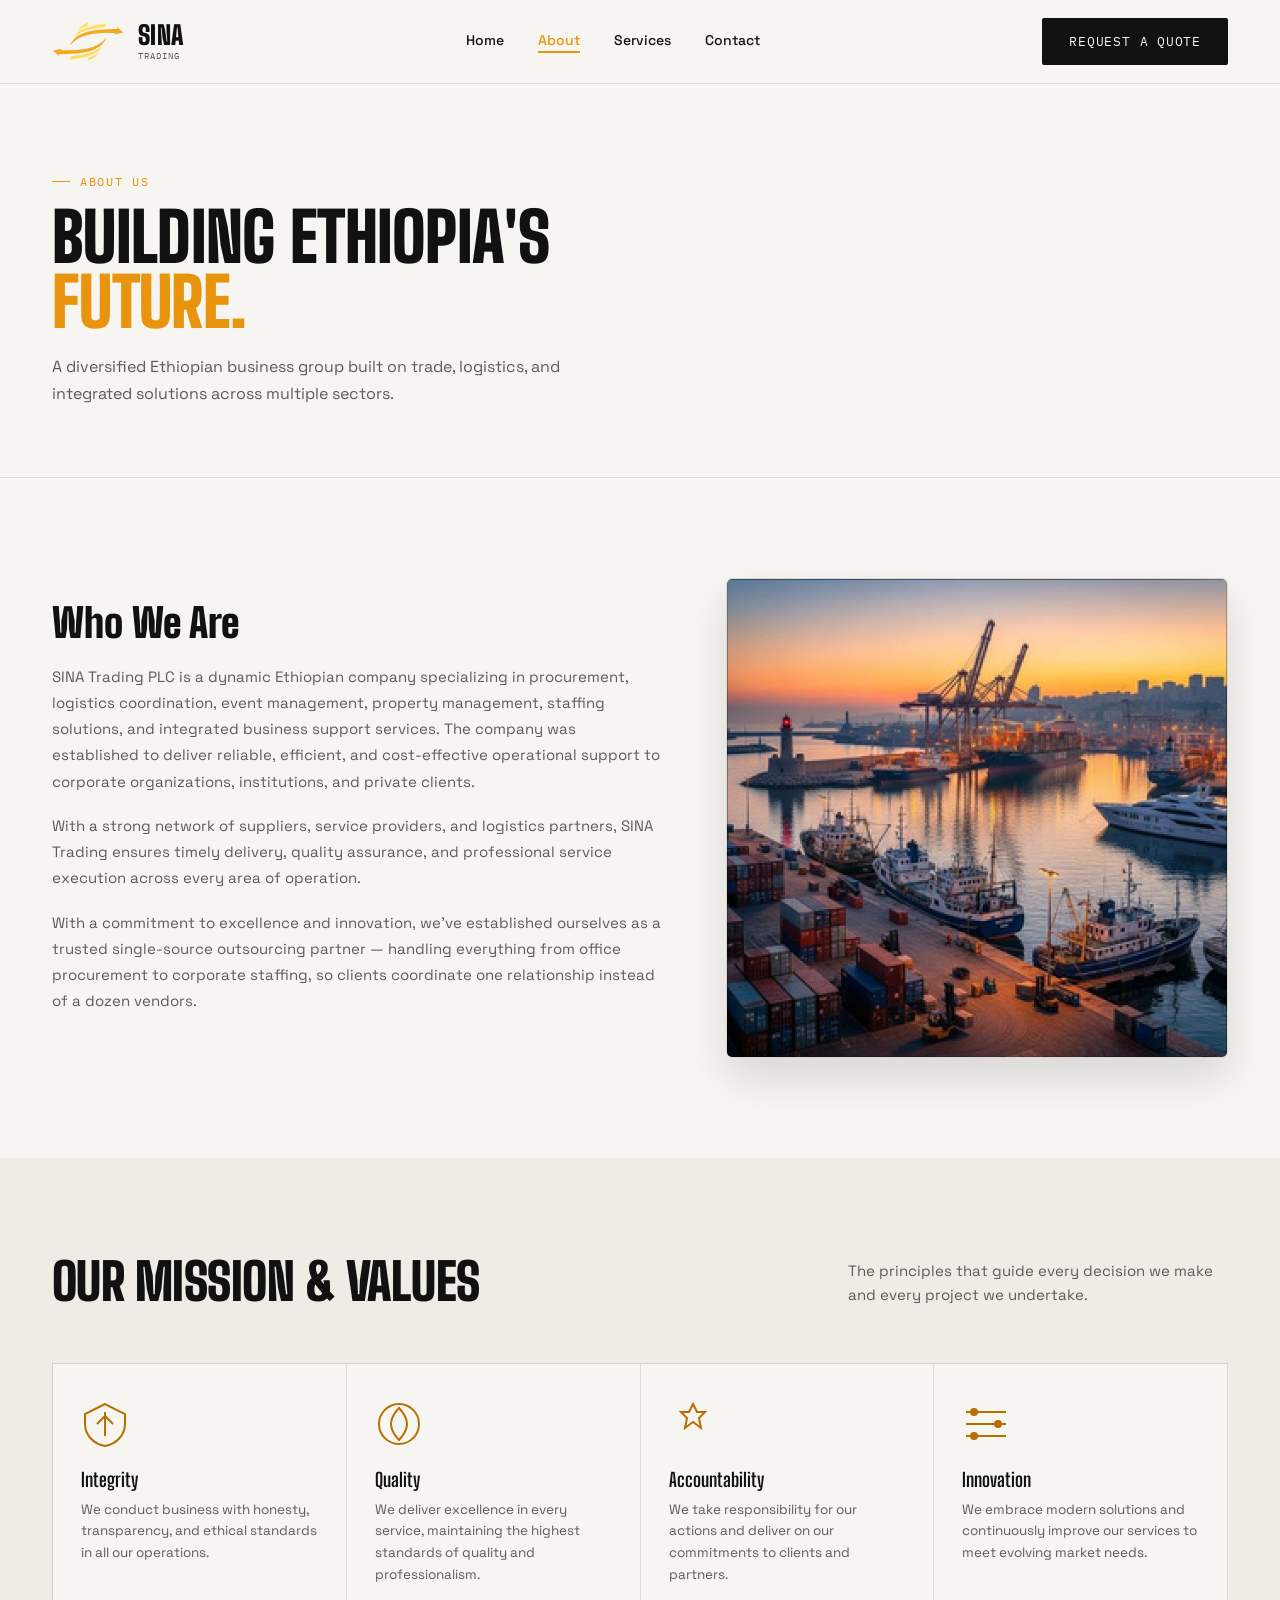
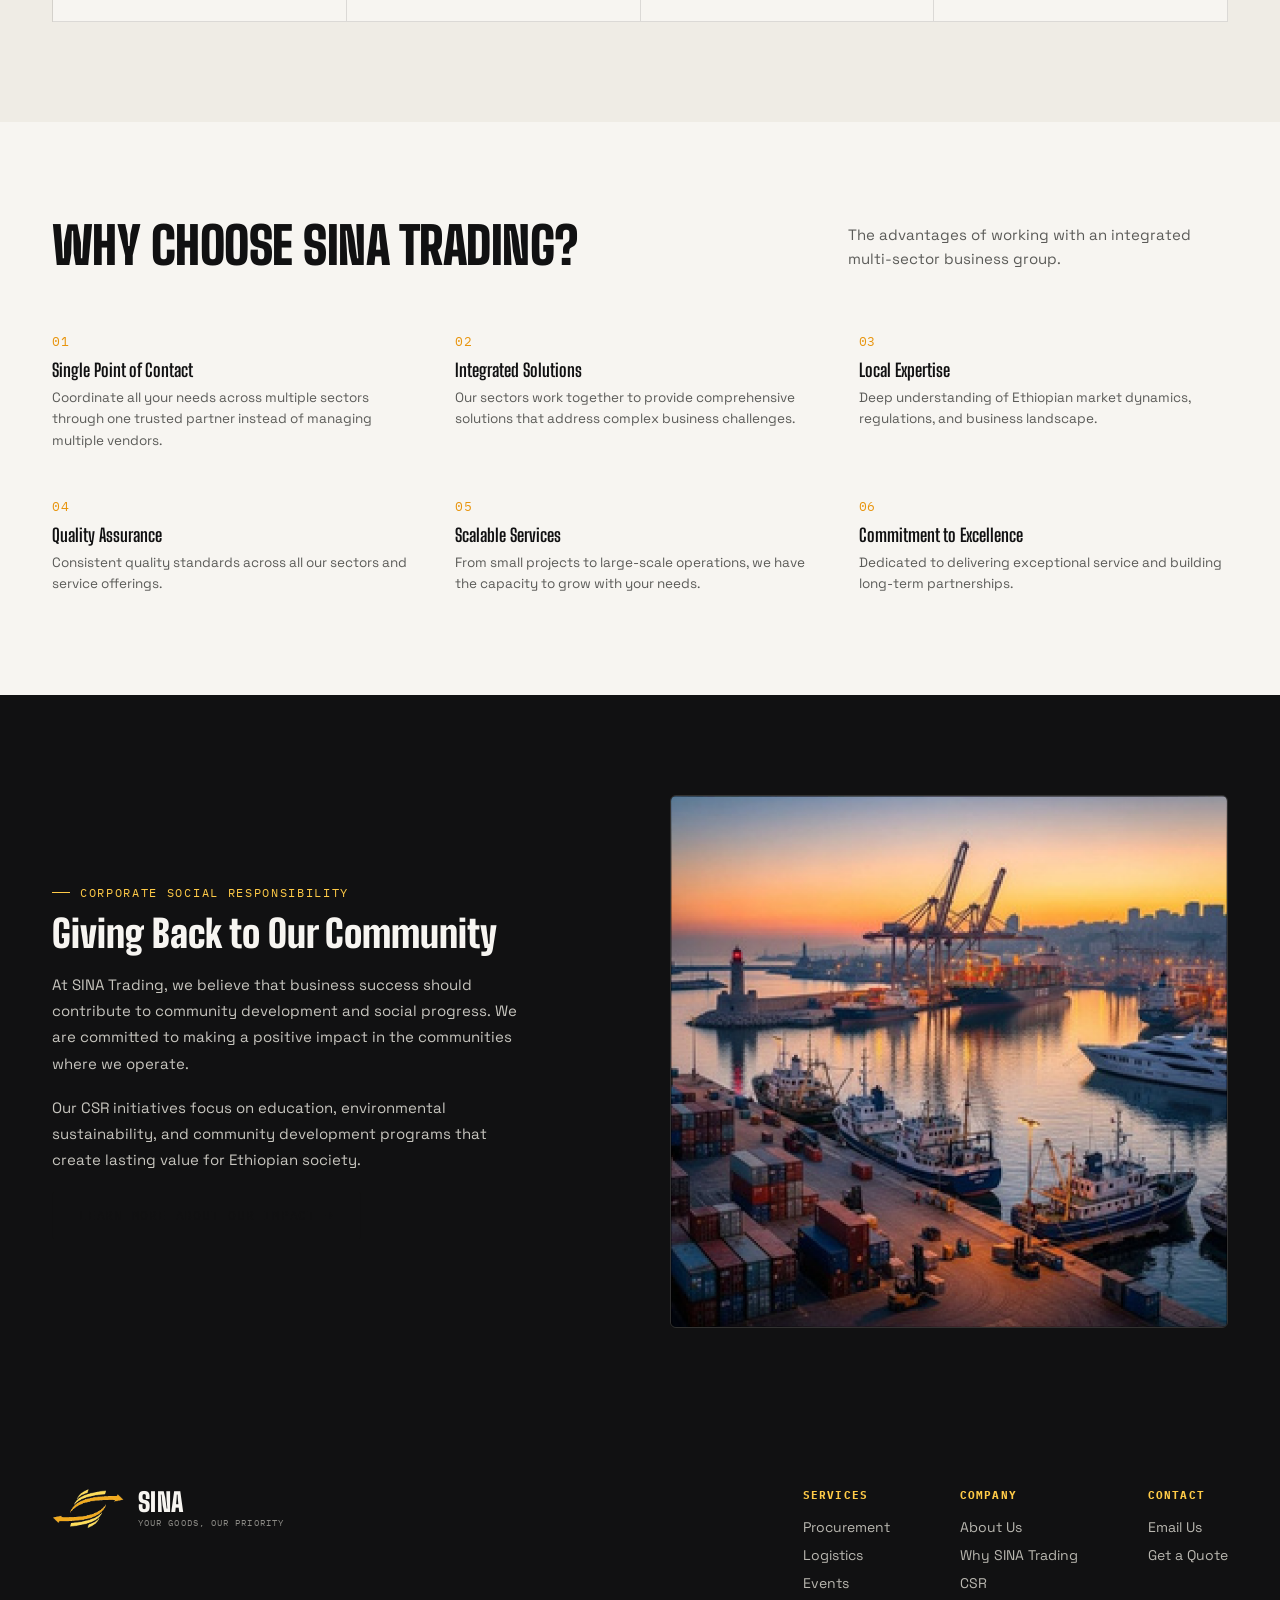
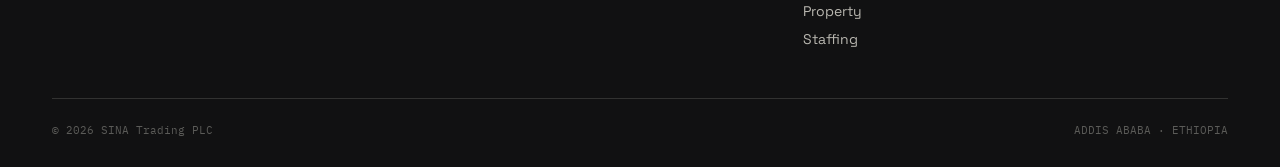
==== commit eab7da77: "Unify public branding as SINA Trading PLC. Co-authored-by: Cursor <cursoragent@cursor.com>" ====
--- a/about.html
+++ b/about.html
@@ -16,7 +16,7 @@
 <header>
   <nav>
     <a href="index.html" class="logo">
-      <img class="logo-mark" src="assets/logo-icon.png" alt="SINA Supplies and Logistics" width="58" height="33">
+      <img class="logo-mark" src="assets/logo-icon.png" alt="SINA Trading" width="58" height="33">
       <div>
         <div class="logo-text">SINA</div>
         <div class="logo-sub">Trading</div>
@@ -52,12 +52,12 @@
     <div class="intro-grid">
       <div class="intro-content reveal">
         <h2>Who We Are</h2>
-        <p>SINA Supplies and Logistics PLC is a dynamic Ethiopian company specializing in procurement, logistics coordination, event management, property management, staffing solutions, and integrated business support services. The company was established to deliver reliable, efficient, and cost-effective operational support to corporate organizations, institutions, and private clients.</p>
-        <p>With a strong network of suppliers, service providers, and logistics partners, SINA ensures timely delivery, quality assurance, and professional service execution across every area of operation.</p>
+        <p>SINA Trading PLC is a dynamic Ethiopian company specializing in procurement, logistics coordination, event management, property management, staffing solutions, and integrated business support services. The company was established to deliver reliable, efficient, and cost-effective operational support to corporate organizations, institutions, and private clients.</p>
+        <p>With a strong network of suppliers, service providers, and logistics partners, SINA Trading ensures timely delivery, quality assurance, and professional service execution across every area of operation.</p>
         <p>With a commitment to excellence and innovation, we've established ourselves as a trusted single-source outsourcing partner — handling everything from office procurement to corporate staffing, so clients coordinate one relationship instead of a dozen vendors.</p>
       </div>
       <div class="intro-image reveal">
-        <img src="assets/port-sunset.png" alt="SINA operations at port">
+        <img src="assets/port-sunset.png" alt="SINA Trading operations at port">
       </div>
     </div>
   </div>
@@ -125,7 +125,7 @@
 <section class="why-sina" id="why">
   <div class="wrap">
     <div class="section-head reveal">
-      <h2>Why Choose SINA?</h2>
+      <h2>Why Choose SINA Trading?</h2>
       <p>The advantages of working with an integrated multi-sector business group.</p>
     </div>
 
@@ -175,7 +175,7 @@
       <div class="csr-content reveal">
         <div class="eyebrow">Corporate Social Responsibility</div>
         <h2>Giving Back to Our Community</h2>
-        <p>At SINA, we believe that business success should contribute to community development and social progress. We are committed to making a positive impact in the communities where we operate.</p>
+        <p>At SINA Trading, we believe that business success should contribute to community development and social progress. We are committed to making a positive impact in the communities where we operate.</p>
         <p>Our CSR initiatives focus on education, environmental sustainability, and community development programs that create lasting value for Ethiopian society.</p>
         <a class="btn btn-ghost" href="contact.html">Learn More About Our Impact →</a>
       </div>
@@ -190,7 +190,7 @@
   <div class="wrap">
     <div class="foot-top">
       <a href="index.html" class="logo">
-        <img class="logo-mark" src="assets/logo-icon.png" alt="SINA Supplies and Logistics" width="58" height="33">
+        <img class="logo-mark" src="assets/logo-icon.png" alt="SINA Trading" width="58" height="33">
         <div>
           <div class="logo-text" style="color:var(--paper);">SINA</div>
           <div class="logo-sub" style="color:#8b8a85;">Your Goods, Our Priority</div>
@@ -208,7 +208,7 @@
         <div class="foot-col">
           <h5>Company</h5>
           <a href="about.html">About Us</a>
-          <a href="about.html#why">Why SINA</a>
+          <a href="about.html#why">Why SINA Trading</a>
           <a href="about.html#csr">CSR</a>
         </div>
         <div class="foot-col">
@@ -219,7 +219,7 @@
       </div>
     </div>
     <div class="foot-bottom">
-      <span>© 2026 Trading PLC</span>
+      <span>© 2026 SINA Trading PLC</span>
       <span>ADDIS ABABA · ETHIOPIA</span>
     </div>
   </div>
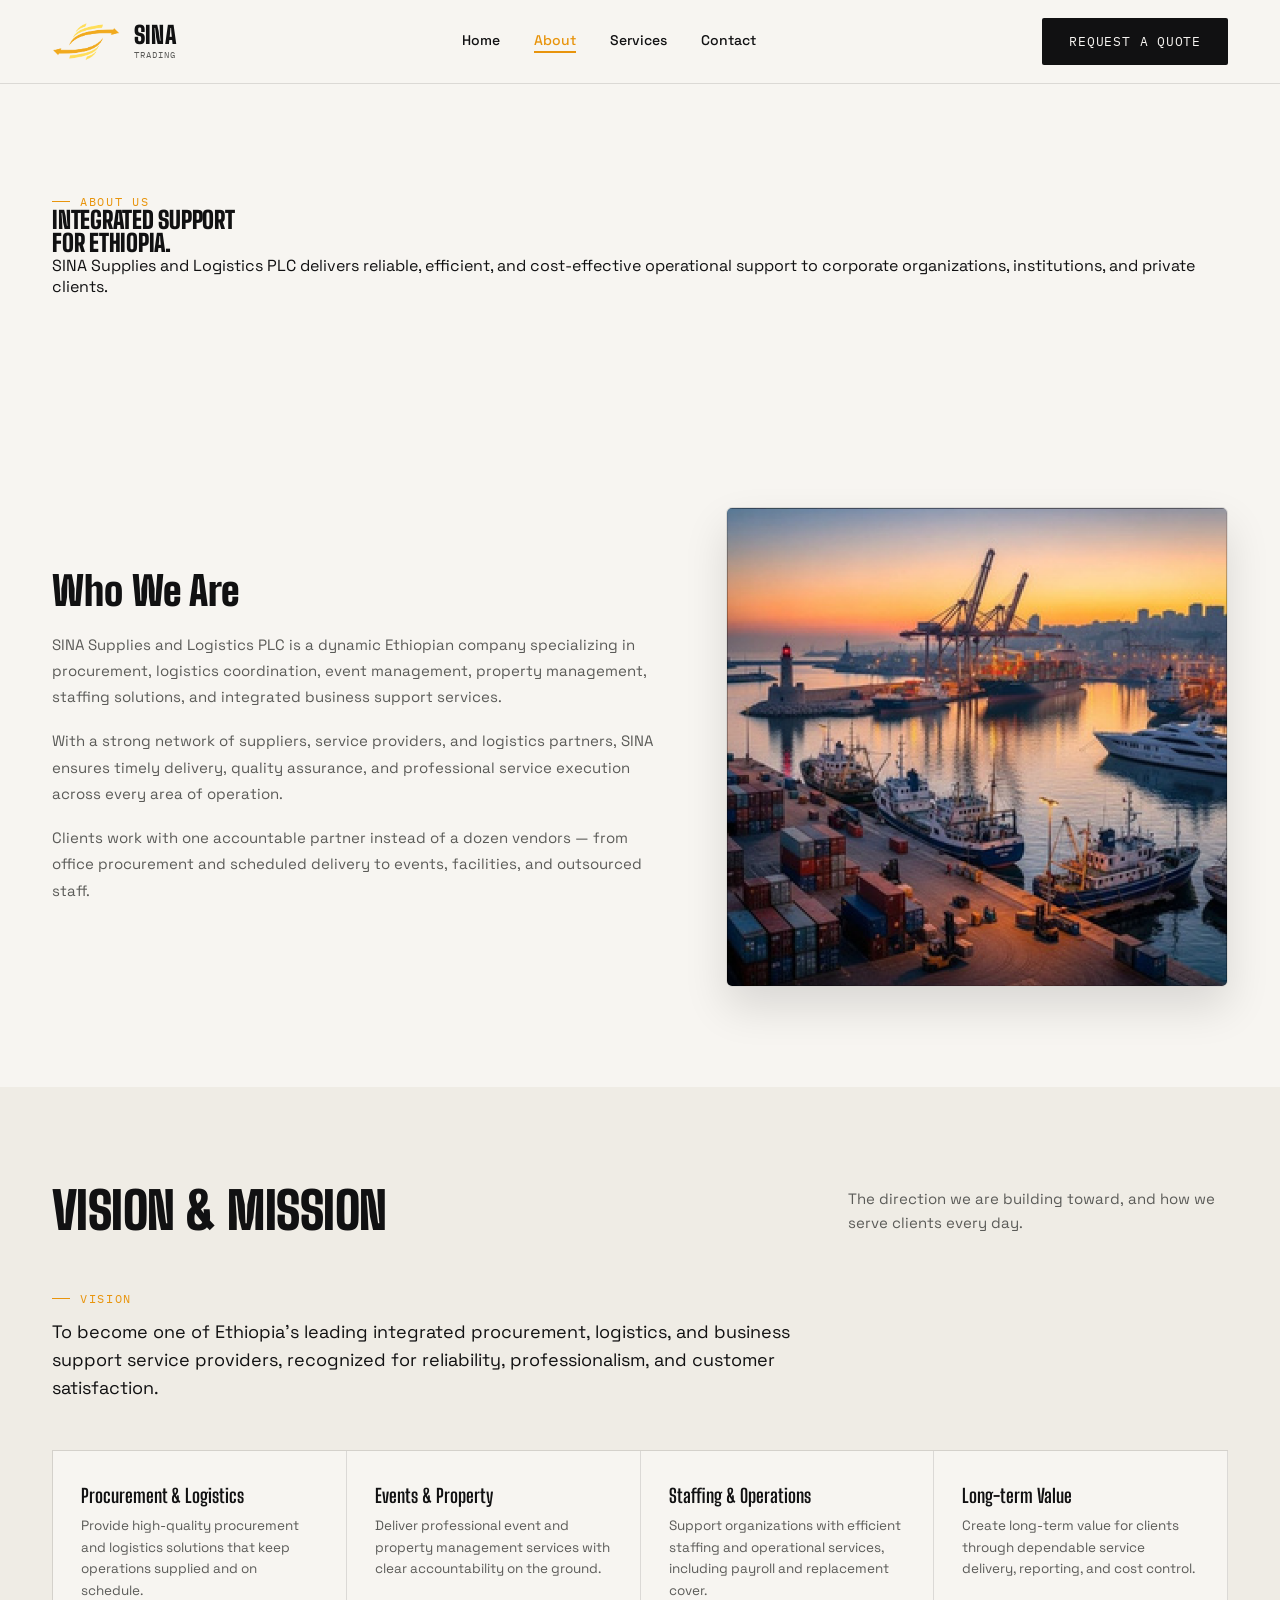
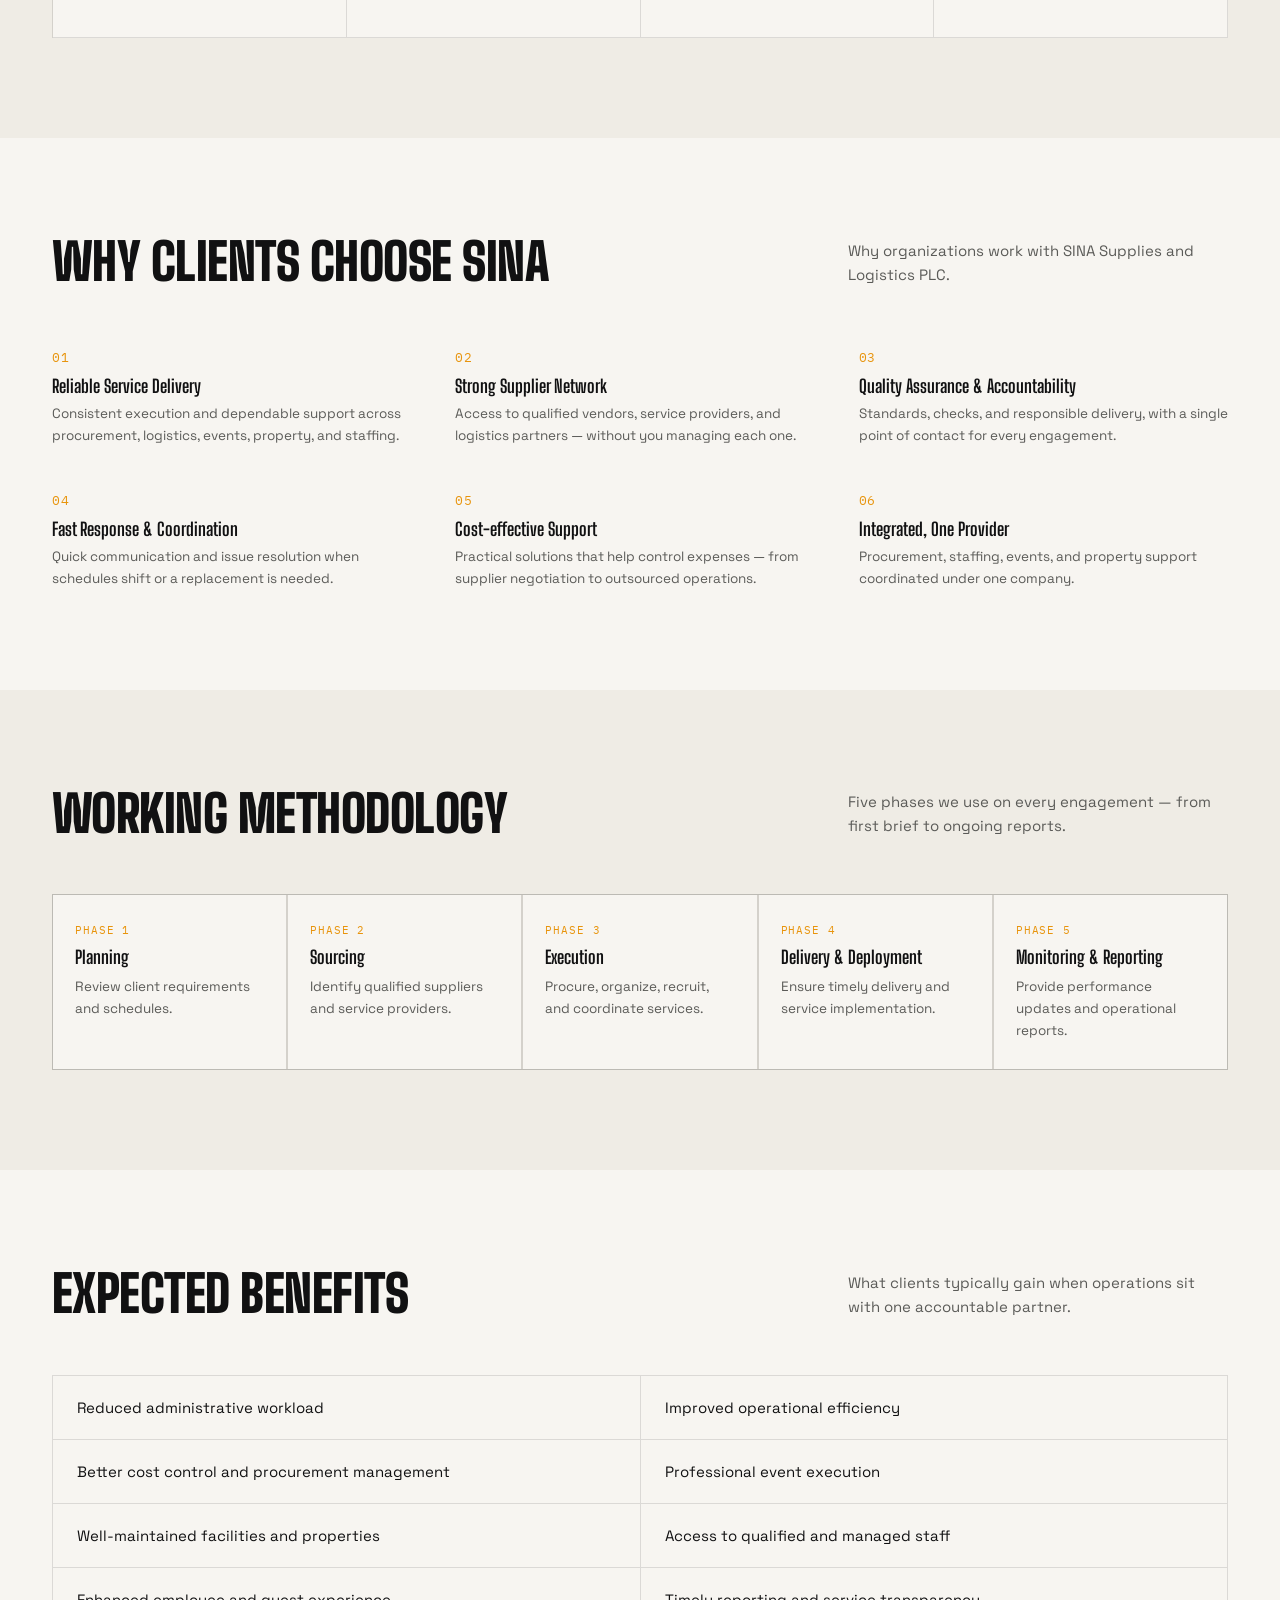
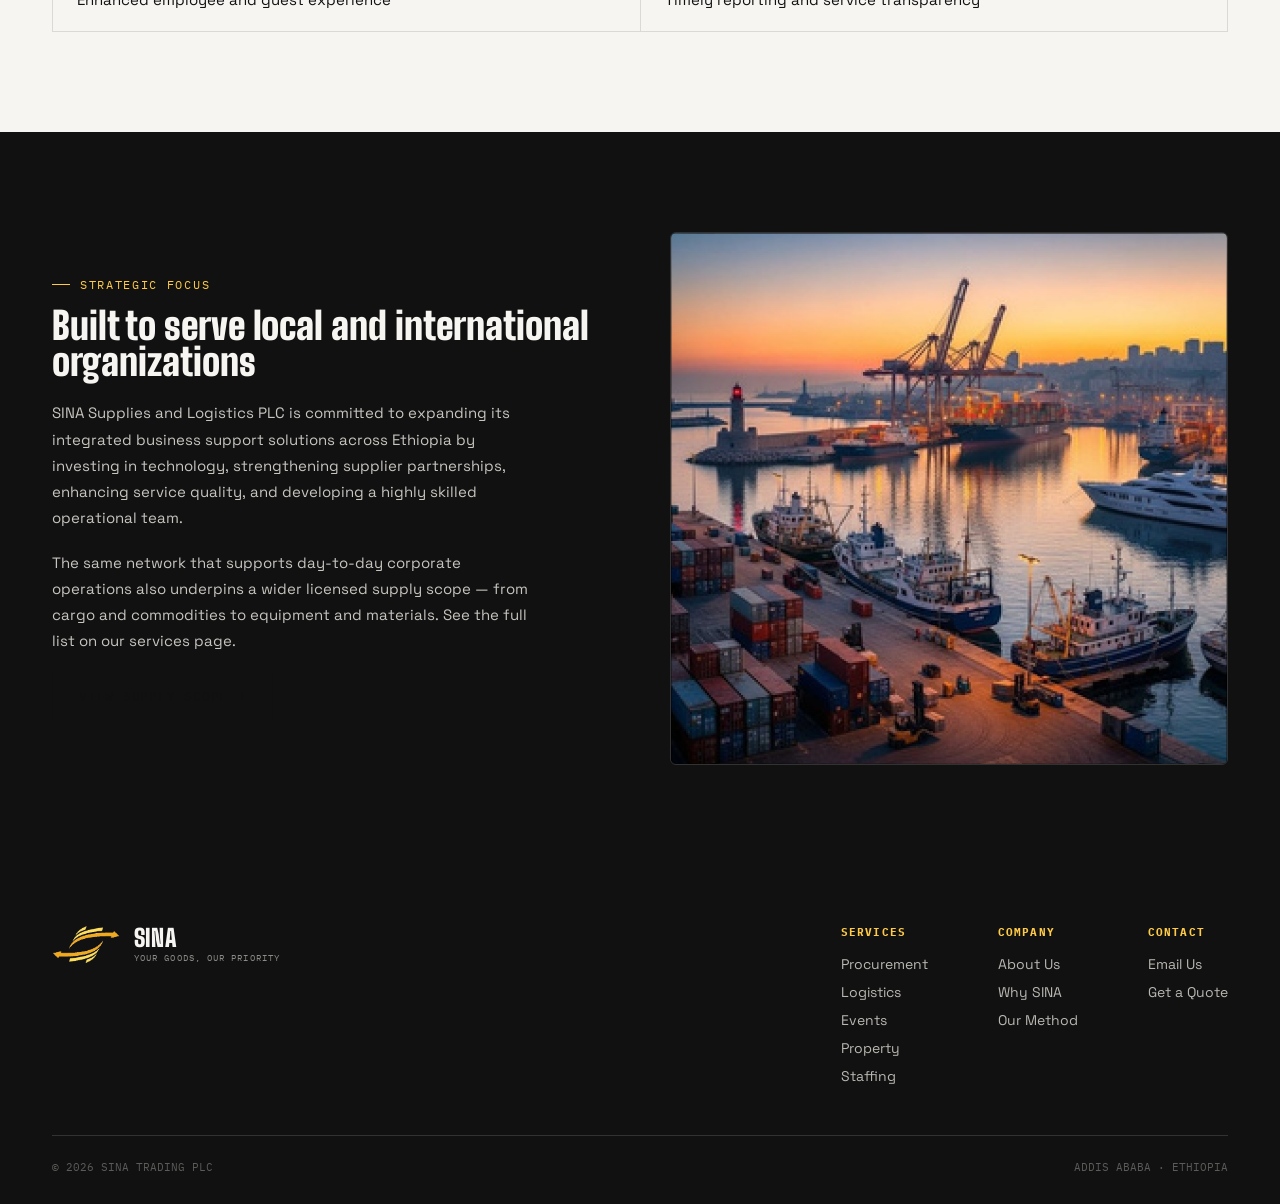
==== commit dd34de99: "minor edits" ====
--- a/about.html
+++ b/about.html
@@ -3,23 +3,23 @@
 <head>
 <meta charset="UTF-8" />
 <meta name="viewport" content="width=device-width, initial-scale=1.0" />
-<title>About Us — SINA Trading</title>
+<title>About Us — SINA TRADING</title>
 <link rel="preconnect" href="https://fonts.googleapis.com">
 <link rel="preconnect" href="https://fonts.gstatic.com" crossorigin>
 <link href="https://fonts.googleapis.com/css2?family=Big+Shoulders+Display:wght@600;700;900&family=Space+Grotesk:wght@400;500;700&family=IBM+Plex+Mono:wght@400;500;600&display=swap" rel="stylesheet">
-<link rel="stylesheet" href="css/base.css?v=7">
-<link rel="stylesheet" href="css/layout.css?v=7">
-<link rel="stylesheet" href="css/about.css?v=9">
+<link rel="stylesheet" href="css/base.css?v=8">
+<link rel="stylesheet" href="css/layout.css?v=8">
+<link rel="stylesheet" href="css/about.css?v=10">
 </head>
 <body>
 
 <header>
   <nav>
     <a href="index.html" class="logo">
-      <img class="logo-mark" src="assets/logo-icon.png" alt="SINA Trading" width="58" height="33">
+      <img class="logo-mark" src="assets/logo-icon.png" alt="SINA Supplies and Logistics" width="58" height="33">
       <div>
         <div class="logo-text">SINA</div>
-        <div class="logo-sub">Trading</div>
+        <div class="logo-sub">TRADING</div>
       </div>
     </a>
 
@@ -42,8 +42,8 @@
 <section class="page-hero">
   <div class="wrap">
     <div class="eyebrow reveal">About Us</div>
-    <h1 class="reveal">Building Ethiopia's<br><span class="accent">future.</span></h1>
-    <p class="lead reveal">A diversified Ethiopian business group built on trade, logistics, and integrated solutions across multiple sectors.</p>
+    <h1 class="reveal">Integrated support<br>for <span class="accent">Ethiopia.</span></h1>
+    <p class="lead reveal">SINA Supplies and Logistics PLC delivers reliable, efficient, and cost-effective operational support to corporate organizations, institutions, and private clients.</p>
   </div>
 </section>
 
@@ -52,71 +52,45 @@
     <div class="intro-grid">
       <div class="intro-content reveal">
         <h2>Who We Are</h2>
-        <p>SINA Trading PLC is a dynamic Ethiopian company specializing in procurement, logistics coordination, event management, property management, staffing solutions, and integrated business support services. The company was established to deliver reliable, efficient, and cost-effective operational support to corporate organizations, institutions, and private clients.</p>
-        <p>With a strong network of suppliers, service providers, and logistics partners, SINA Trading ensures timely delivery, quality assurance, and professional service execution across every area of operation.</p>
-        <p>With a commitment to excellence and innovation, we've established ourselves as a trusted single-source outsourcing partner — handling everything from office procurement to corporate staffing, so clients coordinate one relationship instead of a dozen vendors.</p>
+        <p>SINA Supplies and Logistics PLC is a dynamic Ethiopian company specializing in procurement, logistics coordination, event management, property management, staffing solutions, and integrated business support services.</p>
+        <p>With a strong network of suppliers, service providers, and logistics partners, SINA ensures timely delivery, quality assurance, and professional service execution across every area of operation.</p>
+        <p>Clients work with one accountable partner instead of a dozen vendors — from office procurement and scheduled delivery to events, facilities, and outsourced staff.</p>
       </div>
       <div class="intro-image reveal">
-        <img src="assets/port-sunset.png" alt="SINA Trading operations at port">
-      </div>
-    </div>
-  </div>
-</section>
-
-<section class="mission-values">
-  <div class="wrap">
-    <div class="section-head reveal">
-      <h2>Our Mission &amp; Values</h2>
-      <p>The principles that guide every decision we make and every project we undertake.</p>
+        <img src="assets/port-sunset.png" alt="SINA operations">
+      </div>
+    </div>
+  </div>
+</section>
+
+<section class="mission-values" id="vision">
+  <div class="wrap">
+    <div class="section-head reveal">
+      <h2>Vision &amp; Mission</h2>
+      <p>The direction we are building toward, and how we serve clients every day.</p>
+    </div>
+
+    <div class="vision-block reveal">
+      <div class="eyebrow">Vision</div>
+      <p>To become one of Ethiopia’s leading integrated procurement, logistics, and business support service providers, recognized for reliability, professionalism, and customer satisfaction.</p>
     </div>
 
     <div class="values-grid">
       <div class="value-card reveal">
-        <div class="value-icon">
-          <svg width="48" height="48" viewBox="0 0 48 48" fill="none" xmlns="http://www.w3.org/2000/svg">
-            <path d="M24 4L4 14V24C4 35.05 12.84 44.21 24 46C35.16 44.21 44 35.05 44 24V14L24 4Z" stroke="currentColor" stroke-width="2" fill="none"/>
-            <path d="M24 12L24 36" stroke="currentColor" stroke-width="2"/>
-            <path d="M16 24L24 16L32 24" stroke="currentColor" stroke-width="2"/>
-          </svg>
-        </div>
-        <h3>Integrity</h3>
-        <p>We conduct business with honesty, transparency, and ethical standards in all our operations.</p>
-      </div>
-
-      <div class="value-card reveal">
-        <div class="value-icon">
-          <svg width="48" height="48" viewBox="0 0 48 48" fill="none" xmlns="http://www.w3.org/2000/svg">
-            <circle cx="24" cy="24" r="20" stroke="currentColor" stroke-width="2" fill="none"/>
-            <path d="M24 8C24 8 16 16 16 24C16 32 24 40 24 40C24 40 32 32 32 24C32 16 24 8 24 8Z" stroke="currentColor" stroke-width="2"/>
-          </svg>
-        </div>
-        <h3>Quality</h3>
-        <p>We deliver excellence in every service, maintaining the highest standards of quality and professionalism.</p>
-      </div>
-
-      <div class="value-card reveal">
-        <div class="value-icon">
-          <svg width="48" height="48" viewBox="0 0 48 48" fill="none" xmlns="http://www.w3.org/2000/svg">
-            <path d="M24 4L28 12H36L30 18L32 28L24 22L16 28L18 18L12 12H20L24 4Z" stroke="currentColor" stroke-width="2" fill="none"/>
-          </svg>
-        </div>
-        <h3>Accountability</h3>
-        <p>We take responsibility for our actions and deliver on our commitments to clients and partners.</p>
-      </div>
-
-      <div class="value-card reveal">
-        <div class="value-icon">
-          <svg width="48" height="48" viewBox="0 0 48 48" fill="none" xmlns="http://www.w3.org/2000/svg">
-            <path d="M4 24H44" stroke="currentColor" stroke-width="2"/>
-            <path d="M4 12H44" stroke="currentColor" stroke-width="2"/>
-            <path d="M4 36H44" stroke="currentColor" stroke-width="2"/>
-            <circle cx="12" cy="12" r="4" fill="currentColor"/>
-            <circle cx="36" cy="24" r="4" fill="currentColor"/>
-            <circle cx="12" cy="36" r="4" fill="currentColor"/>
-          </svg>
-        </div>
-        <h3>Innovation</h3>
-        <p>We embrace modern solutions and continuously improve our services to meet evolving market needs.</p>
+        <h3>Procurement &amp; Logistics</h3>
+        <p>Provide high-quality procurement and logistics solutions that keep operations supplied and on schedule.</p>
+      </div>
+      <div class="value-card reveal">
+        <h3>Events &amp; Property</h3>
+        <p>Deliver professional event and property management services with clear accountability on the ground.</p>
+      </div>
+      <div class="value-card reveal">
+        <h3>Staffing &amp; Operations</h3>
+        <p>Support organizations with efficient staffing and operational services, including payroll and replacement cover.</p>
+      </div>
+      <div class="value-card reveal">
+        <h3>Long-term Value</h3>
+        <p>Create long-term value for clients through dependable service delivery, reporting, and cost control.</p>
       </div>
     </div>
   </div>
@@ -125,62 +99,112 @@
 <section class="why-sina" id="why">
   <div class="wrap">
     <div class="section-head reveal">
-      <h2>Why Choose SINA Trading?</h2>
-      <p>The advantages of working with an integrated multi-sector business group.</p>
+      <h2>Why Clients Choose SINA</h2>
+      <p>Why organizations work with SINA Supplies and Logistics PLC.</p>
     </div>
 
     <div class="why-grid">
       <div class="why-item reveal">
         <div class="why-number">01</div>
-        <h3>Single Point of Contact</h3>
-        <p>Coordinate all your needs across multiple sectors through one trusted partner instead of managing multiple vendors.</p>
-      </div>
-
+        <h3>Reliable Service Delivery</h3>
+        <p>Consistent execution and dependable support across procurement, logistics, events, property, and staffing.</p>
+      </div>
       <div class="why-item reveal">
         <div class="why-number">02</div>
-        <h3>Integrated Solutions</h3>
-        <p>Our sectors work together to provide comprehensive solutions that address complex business challenges.</p>
-      </div>
-
+        <h3>Strong Supplier Network</h3>
+        <p>Access to qualified vendors, service providers, and logistics partners — without you managing each one.</p>
+      </div>
       <div class="why-item reveal">
         <div class="why-number">03</div>
-        <h3>Local Expertise</h3>
-        <p>Deep understanding of Ethiopian market dynamics, regulations, and business landscape.</p>
-      </div>
-
+        <h3>Quality Assurance &amp; Accountability</h3>
+        <p>Standards, checks, and responsible delivery, with a single point of contact for every engagement.</p>
+      </div>
       <div class="why-item reveal">
         <div class="why-number">04</div>
-        <h3>Quality Assurance</h3>
-        <p>Consistent quality standards across all our sectors and service offerings.</p>
-      </div>
-
+        <h3>Fast Response &amp; Coordination</h3>
+        <p>Quick communication and issue resolution when schedules shift or a replacement is needed.</p>
+      </div>
       <div class="why-item reveal">
         <div class="why-number">05</div>
-        <h3>Scalable Services</h3>
-        <p>From small projects to large-scale operations, we have the capacity to grow with your needs.</p>
-      </div>
-
+        <h3>Cost-effective Support</h3>
+        <p>Practical solutions that help control expenses — from supplier negotiation to outsourced operations.</p>
+      </div>
       <div class="why-item reveal">
         <div class="why-number">06</div>
-        <h3>Commitment to Excellence</h3>
-        <p>Dedicated to delivering exceptional service and building long-term partnerships.</p>
-      </div>
-    </div>
-  </div>
-</section>
-
-<section class="csr" id="csr">
+        <h3>Integrated, One Provider</h3>
+        <p>Procurement, staffing, events, and property support coordinated under one company.</p>
+      </div>
+    </div>
+  </div>
+</section>
+
+<section class="method" id="method">
+  <div class="wrap">
+    <div class="section-head reveal">
+      <h2>Working Methodology</h2>
+      <p>Five phases we use on every engagement — from first brief to ongoing reports.</p>
+    </div>
+    <div class="method-grid">
+      <div class="method-card reveal">
+        <span class="method-phase">Phase 1</span>
+        <h3>Planning</h3>
+        <p>Review client requirements and schedules.</p>
+      </div>
+      <div class="method-card reveal">
+        <span class="method-phase">Phase 2</span>
+        <h3>Sourcing</h3>
+        <p>Identify qualified suppliers and service providers.</p>
+      </div>
+      <div class="method-card reveal">
+        <span class="method-phase">Phase 3</span>
+        <h3>Execution</h3>
+        <p>Procure, organize, recruit, and coordinate services.</p>
+      </div>
+      <div class="method-card reveal">
+        <span class="method-phase">Phase 4</span>
+        <h3>Delivery &amp; Deployment</h3>
+        <p>Ensure timely delivery and service implementation.</p>
+      </div>
+      <div class="method-card reveal">
+        <span class="method-phase">Phase 5</span>
+        <h3>Monitoring &amp; Reporting</h3>
+        <p>Provide performance updates and operational reports.</p>
+      </div>
+    </div>
+  </div>
+</section>
+
+<section class="benefits" id="benefits">
+  <div class="wrap">
+    <div class="section-head reveal">
+      <h2>Expected Benefits</h2>
+      <p>What clients typically gain when operations sit with one accountable partner.</p>
+    </div>
+    <ul class="benefits-list">
+      <li class="reveal">Reduced administrative workload</li>
+      <li class="reveal">Improved operational efficiency</li>
+      <li class="reveal">Better cost control and procurement management</li>
+      <li class="reveal">Professional event execution</li>
+      <li class="reveal">Well-maintained facilities and properties</li>
+      <li class="reveal">Access to qualified and managed staff</li>
+      <li class="reveal">Enhanced employee and guest experience</li>
+      <li class="reveal">Timely reporting and service transparency</li>
+    </ul>
+  </div>
+</section>
+
+<section class="csr" id="focus">
   <div class="wrap">
     <div class="csr-grid">
       <div class="csr-content reveal">
-        <div class="eyebrow">Corporate Social Responsibility</div>
-        <h2>Giving Back to Our Community</h2>
-        <p>At SINA Trading, we believe that business success should contribute to community development and social progress. We are committed to making a positive impact in the communities where we operate.</p>
-        <p>Our CSR initiatives focus on education, environmental sustainability, and community development programs that create lasting value for Ethiopian society.</p>
-        <a class="btn btn-ghost" href="contact.html">Learn More About Our Impact →</a>
+        <div class="eyebrow">Strategic Focus</div>
+        <h2>Built to serve local and international organizations</h2>
+        <p>SINA Supplies and Logistics PLC is committed to expanding its integrated business support solutions across Ethiopia by investing in technology, strengthening supplier partnerships, enhancing service quality, and developing a highly skilled operational team.</p>
+        <p>The same network that supports day-to-day corporate operations also underpins a wider licensed supply scope — from cargo and commodities to equipment and materials. See the full list on our services page.</p>
+        <a class="btn btn-ghost" href="sectors.html#trade">View Supply Scope →</a>
       </div>
       <div class="csr-image reveal">
-        <img src="assets/port-sunset.png" alt="Community engagement">
+        <img src="assets/port-sunset.png" alt="SINA strategic operations">
       </div>
     </div>
   </div>
@@ -190,7 +214,7 @@
   <div class="wrap">
     <div class="foot-top">
       <a href="index.html" class="logo">
-        <img class="logo-mark" src="assets/logo-icon.png" alt="SINA Trading" width="58" height="33">
+        <img class="logo-mark" src="assets/logo-icon.png" alt="SINA Supplies and Logistics" width="58" height="33">
         <div>
           <div class="logo-text" style="color:var(--paper);">SINA</div>
           <div class="logo-sub" style="color:#8b8a85;">Your Goods, Our Priority</div>
@@ -208,8 +232,8 @@
         <div class="foot-col">
           <h5>Company</h5>
           <a href="about.html">About Us</a>
-          <a href="about.html#why">Why SINA Trading</a>
-          <a href="about.html#csr">CSR</a>
+          <a href="about.html#why">Why SINA</a>
+          <a href="about.html#method">Our Method</a>
         </div>
         <div class="foot-col">
           <h5>Contact</h5>
@@ -219,7 +243,7 @@
       </div>
     </div>
     <div class="foot-bottom">
-      <span>© 2026 SINA Trading PLC</span>
+      <span>© 2026 SINA TRADING PLC</span>
       <span>ADDIS ABABA · ETHIOPIA</span>
     </div>
   </div>
@@ -228,4 +252,4 @@
 <script src="js/main.js"></script>
 <script src="js/about.js"></script>
 </body>
-</html>+</html>
--- a/css/layout.css
+++ b/css/layout.css
@@ -10,8 +10,8 @@
   display:flex; align-items:center; justify-content:space-between;
 }
 .logo{ display:flex; align-items:center; gap:14px; }
-.logo-mark{ width:72px; height:auto; flex-shrink:0; }
-.logo-text{ font-family:var(--display); font-weight:900; font-size:26px; line-height:1; letter-spacing:0.01em; }
+.logo-mark{ width:68px; height:auto; flex-shrink:0; }
+.logo-text{ font-family:var(--display); font-weight:900; font-size:24px; line-height:1; letter-spacing:0.01em; }
 .logo-sub{ font-family:var(--mono); font-size:9px; letter-spacing:0.12em; color:var(--slate); text-transform:uppercase; margin-top:2px; }
 
 .nav-links{ display:flex; gap:34px; font-size:14px; font-weight:500; }
@@ -66,23 +66,3 @@
   display:flex; justify-content:space-between; padding-top:24px; font-family:var(--mono); font-size:11px; color:var(--slate);
   flex-wrap:wrap; gap:10px;
 }
-.foot-bottom a{ color:#B9B7B0; }
-.foot-bottom a:hover{ color:var(--gold); }
-
-/* ===== PAGE HERO — shared by inner pages (About, Sectors, Contact) ===== */
-.page-hero{
-  padding:90px 0 70px;
-  border-bottom:1px solid var(--line);
-}
-.page-hero h1{
-  font-size:clamp(38px, 5.4vw, 68px);
-  margin:16px 0 20px;
-}
-.page-hero h1 .accent,
-h1 .accent{ color:var(--amber); }
-.page-hero .lead{
-  font-size:16px;
-  color:var(--slate);
-  max-width:560px;
-  line-height:1.65;
-}
--- a/css/about.css
+++ b/css/about.css
@@ -30,69 +30,6 @@
   .intro-grid{ grid-template-columns:1fr; gap:34px; }
 }
 
-/* ===== VISION & MISSION ===== */
-.vision-mission{ padding:100px 0; background:var(--ink); color:var(--paper); }
-.vm-grid{
-  display:grid;
-  grid-template-columns:1fr 1fr;
-  gap:1px;
-  background:var(--line-dark);
-  border:1px solid var(--line-dark);
-}
-.vm-card{ background:var(--ink); padding:44px 40px; }
-.vm-card .eyebrow{ color:var(--gold); margin-bottom:18px; }
-.vm-card .eyebrow::before{ background:var(--gold); }
-.vm-card h2{
-  font-size:clamp(24px,2.6vw,32px);
-  text-transform:none;
-  letter-spacing:0;
-  margin-bottom:18px;
-}
-.vm-card p{ color:#C7C5BE; font-size:15px; line-height:1.75; }
-.vm-card ul{ list-style:none; }
-.vm-card li{
-  color:#C7C5BE;
-  font-size:14.5px;
-  line-height:1.6;
-  padding:12px 0 12px 22px;
-  border-bottom:1px solid var(--line-dark);
-  position:relative;
-}
-.vm-card li:last-child{ border-bottom:none; }
-.vm-card li::before{
-  content:"→";
-  position:absolute; left:0; top:12px;
-  color:var(--amber);
-}
-@media(max-width:900px){ .vm-grid{ grid-template-columns:1fr; } .vm-card{ padding:34px 26px; } }
-
-/* ===== METHODOLOGY ===== */
-.methodology{ padding:100px 0; }
-.phase-grid{
-  display:grid;
-  grid-template-columns:repeat(5, 1fr);
-  gap:26px;
-}
-.phase{ border-top:2px solid var(--line); padding-top:20px; }
-.phase:hover{ border-top-color:var(--amber); }
-.phase-num{
-  font-family:var(--mono);
-  font-size:11px;
-  letter-spacing:0.08em;
-  color:var(--rust);
-  margin-bottom:12px;
-}
-.phase h3{
-  font-size:17px;
-  text-transform:none;
-  letter-spacing:0;
-  font-weight:700;
-  margin-bottom:8px;
-}
-.phase p{ font-size:13.5px; color:var(--slate); line-height:1.6; }
-@media(max-width:1000px){ .phase-grid{ grid-template-columns:repeat(2,1fr); gap:30px; } }
-@media(max-width:560px){ .phase-grid{ grid-template-columns:1fr; } }
-
 /* ===== MISSION & VALUES ===== */
 .mission-values{ padding:100px 0; background:var(--paper-dim); }
 .values-grid{
@@ -109,12 +46,16 @@
   transition:background .25s ease;
 }
 .value-card:hover{ background:var(--paper-dim); }
-.value-icon{
-  color:var(--rust);
-  margin-bottom:18px;
-  transition:color .25s ease;
+.vision-block{
+  max-width:760px;
+  margin-bottom:48px;
 }
-.value-card:hover .value-icon{ color:var(--amber); }
+.vision-block p{
+  font-size:18px;
+  line-height:1.55;
+  color:var(--ink);
+  margin-top:12px;
+}
 .value-card h3{
   font-size:19px;
   text-transform:none;
@@ -160,22 +101,8 @@
 @media(max-width:900px){ .why-grid{ grid-template-columns:1fr 1fr; } }
 @media(max-width:560px){ .why-grid{ grid-template-columns:1fr; } }
 
-/* ===== STRATEGIC FOCUS ===== */
+/* ===== CSR ===== */
 .csr{ padding:100px 0; background:var(--ink); color:var(--paper); scroll-margin-top:90px; }
-.benefit-list{ list-style:none; margin-bottom:26px; }
-.benefit-list li{
-  color:#C7C5BE;
-  font-size:14.5px;
-  line-height:1.6;
-  padding:11px 0 11px 22px;
-  border-bottom:1px solid var(--line-dark);
-  position:relative;
-}
-.benefit-list li::before{
-  content:"→";
-  position:absolute; left:0; top:11px;
-  color:var(--gold);
-}
 .csr .eyebrow{ color:var(--gold); }
 .csr .eyebrow::before{ background:var(--gold); }
 .csr-grid{
@@ -205,3 +132,54 @@
 .csr-image img{ width:100%; height:100%; object-fit:cover; display:block; }
 
 @media(max-width:900px){ .csr-grid{ grid-template-columns:1fr; gap:30px; } }
+
+/* ===== METHODOLOGY ===== */
+.method{ padding:100px 0; background:var(--paper-dim); scroll-margin-top:90px; }
+.method-grid{
+  display:grid;
+  grid-template-columns:repeat(5, 1fr);
+  gap:2px;
+  background:var(--line);
+  border:1px solid var(--line);
+}
+.method-card{
+  background:var(--paper);
+  padding:28px 22px;
+}
+.method-phase{
+  font-family:var(--mono);
+  font-size:11px;
+  letter-spacing:0.08em;
+  text-transform:uppercase;
+  color:var(--amber);
+  display:block;
+  margin-bottom:12px;
+}
+.method-card h3{
+  font-size:18px;
+  text-transform:none;
+  letter-spacing:0;
+  font-weight:700;
+  margin-bottom:10px;
+}
+.method-card p{ font-size:13.5px; color:var(--slate); line-height:1.6; }
+@media(max-width:1100px){ .method-grid{ grid-template-columns:1fr 1fr; } }
+@media(max-width:560px){ .method-grid{ grid-template-columns:1fr; } }
+
+/* ===== BENEFITS ===== */
+.benefits{ padding:100px 0; scroll-margin-top:90px; }
+.benefits-list{
+  list-style:none;
+  display:grid;
+  grid-template-columns:1fr 1fr;
+  gap:0;
+  border-top:1px solid var(--line);
+  border-left:1px solid var(--line);
+}
+.benefits-list li{
+  font-size:15px;
+  padding:22px 24px;
+  border-right:1px solid var(--line);
+  border-bottom:1px solid var(--line);
+}
+@media(max-width:700px){ .benefits-list{ grid-template-columns:1fr; } }
